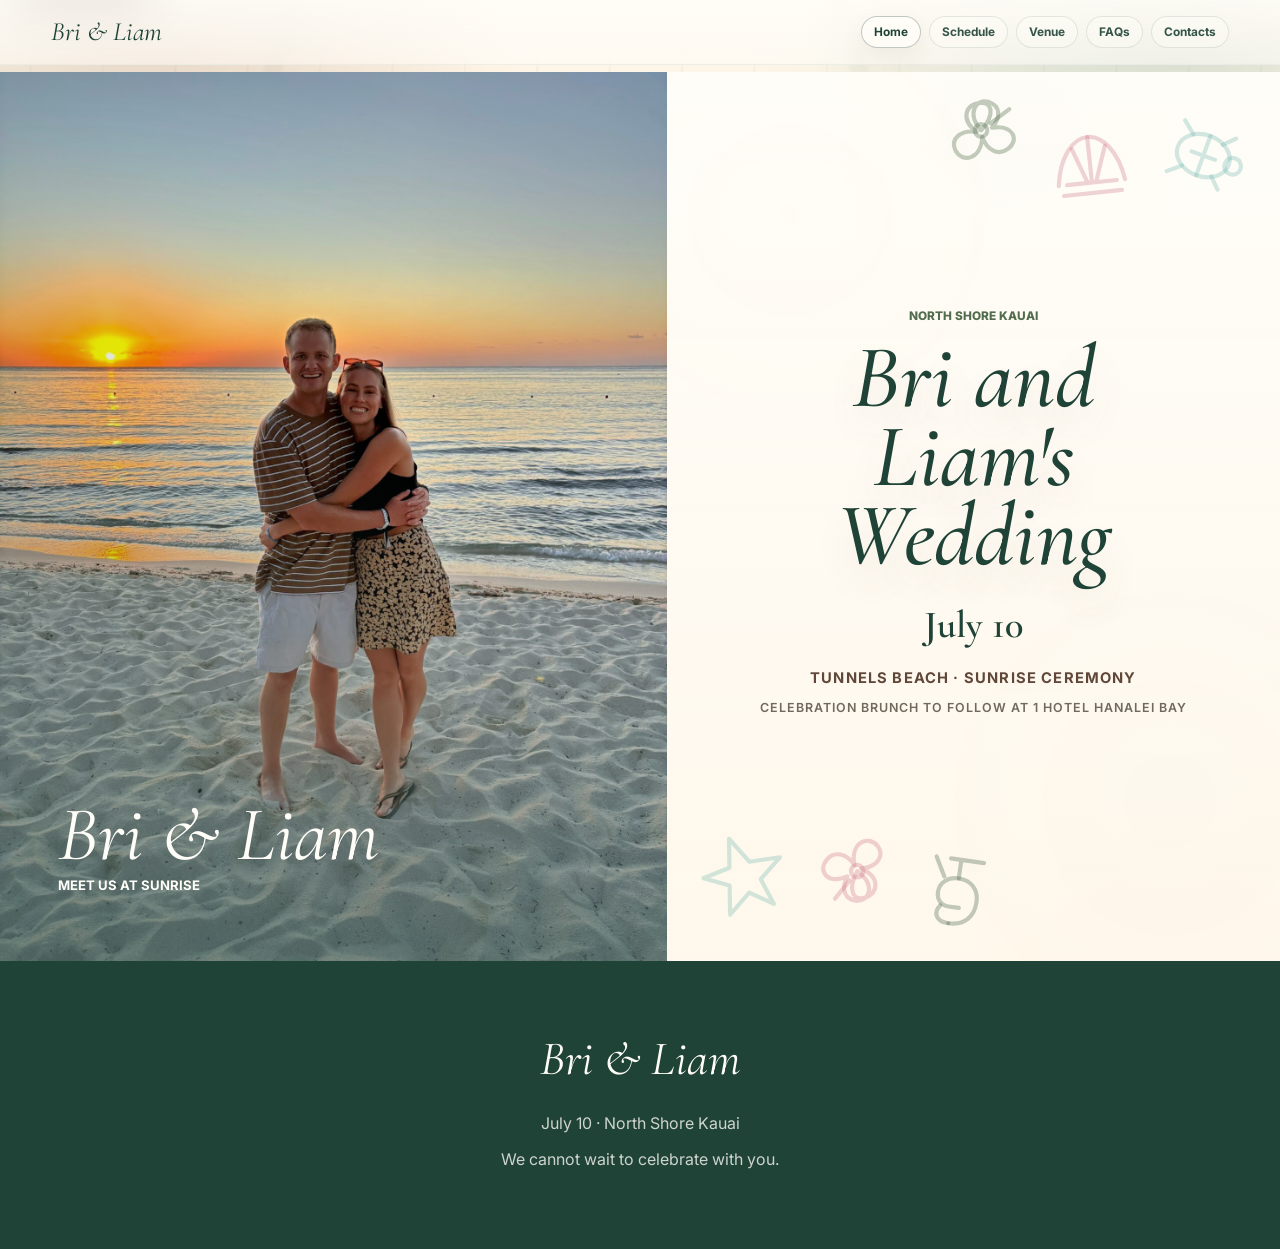
==== public/index.html @ 95271173 "New edit" ====
<!doctype html>
<html lang="en">
  <head>
    <meta charset="utf-8">
    <meta name="viewport" content="width=device-width, initial-scale=1">
    <meta
      name="description"
      content="Bri and Liam's intimate wedding weekend on Kauai's North Shore."
    >
    <!-- LINK PREVIEW: this controls the photo/title shown in texts and social shares. -->
    <meta property="og:title" content="Bri & Liam | North Shore Kauai">
    <meta property="og:description" content="A sunrise celebration at Tunnels Beach on Kauai's North Shore.">
    <meta property="og:type" content="website">
    <meta property="og:url" content="https://briandliam.com/">
    <meta property="og:image" content="https://briandliam.com/assets/bri-liam-link-preview.jpeg">
    <meta property="og:image:alt" content="Bri and Liam smiling together at Tunnels Beach in Kauai.">
    <meta property="og:image:width" content="768">
    <meta property="og:image:height" content="1024">
    <meta name="twitter:card" content="summary_large_image">
    <meta name="twitter:title" content="Bri & Liam | North Shore Kauai">
    <meta name="twitter:description" content="A sunrise celebration at Tunnels Beach on Kauai's North Shore.">
    <meta name="twitter:image" content="https://briandliam.com/assets/bri-liam-link-preview.jpeg">
    <title>Bri & Liam | North Shore Kauai</title>

    <!-- Fonts: update these Google Fonts links if you want a different typography direction. -->
    <link rel="preconnect" href="https://fonts.googleapis.com">
    <link rel="preconnect" href="https://fonts.gstatic.com" crossorigin>
    <link
      href="https://fonts.googleapis.com/css2?family=Cormorant+Garamond:ital,wght@0,400;0,500;0,600;1,400&family=Inter:wght@400;500;600;700&display=swap"
      rel="stylesheet"
    >
    <link rel="stylesheet" href="styles.css">
  </head>
  <body>
    <a class="skip-link" href="#main">Skip to content</a>

    <!-- DECORATIVE MOTIFS: reusable beach/tropical icons used in headings and the hero. -->
    <svg class="motif-sprite" aria-hidden="true" focusable="false">
      <symbol id="motif-shell" viewBox="0 0 48 48">
        <path d="M8 34c2-14 9-22 16-22s14 8 16 22" />
        <path d="M12 34h24M24 12v22M16 17l6 17M32 17l-6 17M10 39h28" />
      </symbol>
      <symbol id="motif-turtle" viewBox="0 0 48 48">
        <ellipse cx="24" cy="25" rx="13" ry="10" />
        <circle cx="39" cy="25" r="4" />
        <path d="M16 17l-6-5M16 33l-6 5M31 17l5-5M31 33l5 5M18 25h12M24 15v20" />
      </symbol>
      <symbol id="motif-hibiscus" viewBox="0 0 48 48">
        <path d="M24 24c-8-7-5-15 2-14 5 1 7 6 3 12 10-3 14 4 9 9-4 4-10 2-13-4 1 11-8 14-12 8-3-5 1-10 9-10-9-5-7-13 0-14 5-1 8 4 2 13Z" />
        <circle cx="24" cy="24" r="3" />
        <path d="M28 20l8-8" />
      </symbol>
      <symbol id="motif-fish" viewBox="0 0 48 48">
        <path d="M8 24c7-9 18-10 27 0-9 10-20 9-27 0Z" />
        <path d="M35 24l7-7v14l-7-7ZM17 20c3 3 3 5 0 8" />
        <circle cx="14" cy="23" r="1.5" />
      </symbol>
      <symbol id="motif-starfish" viewBox="0 0 48 48">
        <path d="M24 6l5 13 13-1-10 9 5 13-13-7-13 7 5-13L6 18l13 1 5-13Z" />
      </symbol>
      <symbol id="motif-waterfall" viewBox="0 0 48 48">
        <path d="M14 7h20M17 12c0 8 3 11 3 18M24 12c-2 8 2 13-1 22M31 12c-1 7 2 11-2 18" />
        <path d="M10 38c4-3 8-3 12 0s8 3 16 0" />
      </symbol>
      <symbol id="motif-flamingo" viewBox="0 0 48 48">
        <path d="M31 13c-8 0-12 5-12 12 0 6 4 10 10 10 5 0 9-3 9-8 0-3-2-6-6-6h-5" />
        <path d="M31 13c6 0 8 4 5 8M29 35v9M36 35l5 9M18 44h16" />
      </symbol>
    </svg>

    <header class="site-header">
      <button class="brand tab-button" type="button" data-tab="home" aria-label="Bri and Liam home">Bri & Liam</button>
      <nav aria-label="Primary navigation" role="tablist">
        <button class="tab-button is-active" type="button" role="tab" aria-selected="true" aria-controls="home-panel" data-tab="home">Home</button>
        <button class="tab-button" type="button" role="tab" aria-selected="false" aria-controls="schedule-panel" data-tab="schedule">Schedule</button>
        <button class="tab-button" type="button" role="tab" aria-selected="false" aria-controls="venue-panel" data-tab="venue">Venue</button>
        <button class="tab-button" type="button" role="tab" aria-selected="false" aria-controls="faqs-panel" data-tab="faqs">FAQs</button>
        <button class="tab-button" type="button" role="tab" aria-selected="false" aria-controls="contacts-panel" data-tab="contacts">Contacts</button>
      </nav>
    </header>

    <main id="main">
      <section class="tab-panel is-active" id="home-panel" role="tabpanel" data-panel="home">
        <div class="title-slide">
          <figure class="title-photo-panel">
            <!-- HOME PHOTO: replace this image in assets/ if you want a different title photo. -->
            <img src="assets/bri-liam-title-photo.jpeg" alt="Bri and Liam standing together on the beach at sunset.">
            <figcaption>
              <span>Bri & Liam</span>
              <small>Meet us at sunrise</small>
            </figcaption>
          </figure>
          <div class="title-invite reveal">
            <div class="tropical-corner tropical-corner-top" aria-hidden="true">
              <svg><use href="#motif-hibiscus"></use></svg>
              <svg><use href="#motif-shell"></use></svg>
              <svg><use href="#motif-turtle"></use></svg>
            </div>
            <div class="title-copy">
              <p class="kicker">North Shore Kauai</p>
              <h1 id="hero-title">Bri and Liam's Wedding</h1>
              <p class="title-date">July 10</p>
              <p class="title-location">Tunnels Beach · Sunrise Ceremony</p>
              <p class="title-note">Celebration brunch to follow at 1 Hotel Hanalei Bay</p>
            </div>
            <div class="tropical-corner tropical-corner-bottom" aria-hidden="true">
              <svg><use href="#motif-flamingo"></use></svg>
              <svg><use href="#motif-hibiscus"></use></svg>
              <svg><use href="#motif-starfish"></use></svg>
            </div>
          </div>
        </div>
      </section>

      <section class="tab-panel" id="schedule-panel" role="tabpanel" data-panel="schedule" hidden>
        <div class="section-wrap reveal">
          <div class="section-heading centered">
            <p class="eyebrow"><svg class="motif-icon" aria-hidden="true" focusable="false"><use href="#motif-starfish"></use></svg>Schedule</p>
            <h2>Wedding Weekend</h2>
          </div>
          <div class="schedule-strip" aria-label="Brief wedding weekend schedule">
            <span><strong>July 9</strong> Welcome Rehearsal</span>
            <span><strong>July 10</strong> Ceremony</span>
            <span><strong>July 10</strong> Brunch</span>
          </div>
          <div class="schedule-card-grid">
            <article>
              <p class="date">July 9 · 2:00 PM</p>
              <h3>Welcome Rehearsal</h3>
              <p>Join us for a relaxed dinner party at the Belskus residence in Princeville, overlooking the North Shore.</p>
              <dl>
                <div>
                  <dt>Location</dt>
                  <dd>Belskus residence</dd>
                </div>
                <div>
                  <dt>Address</dt>
                  <dd>4221 Kekuanaoa Ln<br>Princeville, HI</dd>
                </div>
              </dl>
            </article>
            <article>
              <p class="date">July 10 · 7:00 AM</p>
              <h3>Ceremony</h3>
              <p>Please plan to arrive around 6:45 AM. There is about a 0.5-mile walk along the beach from the parking lot to the ceremony site.</p>
              <dl>
                <div>
                  <dt>Location</dt>
                  <dd>Tunnels Beach</dd>
                </div>
                <div>
                  <dt>Meeting Point</dt>
                  <dd>North side of Tunnels Beach</dd>
                </div>
              </dl>
            </article>
            <article>
              <p class="date">July 10 · 9:15 AM</p>
              <h3>Brunch</h3>
              <p>After the ceremony, we will continue the celebration with brunch. All guests are invited to join us.</p>
              <dl>
                <div>
                  <dt>Location</dt>
                  <dd>1 Hotel Hanalei Bay</dd>
                </div>
              </dl>
            </article>
          </div>
        </div>
      </section>

      <section class="tab-panel" id="venue-panel" role="tabpanel" data-panel="venue" hidden>
        <div class="section-wrap reveal">
          <div class="section-heading centered">
            <p class="eyebrow"><svg class="motif-icon" aria-hidden="true" focusable="false"><use href="#motif-turtle"></use></svg>Venue</p>
            <h2>Ceremony at Tunnels Beach.</h2>
            <p>
              Please meet us on the north side of Tunnels Beach for a simple sunrise ceremony.
              Parking can be limited, so carpooling and arriving early are encouraged.
            </p>
          </div>
          <div class="venue-layout">
            <div class="map-card ceremony-map-card" aria-label="Ceremony map for Tunnels Beach">
              <!-- CEREMONY MAP: replace this image if parking or meeting details change. -->
              <img src="assets/tunnels-ceremony-map.png" alt="Illustrated ceremony map for Tunnels Beach showing the north side ceremony location and Haena Beach Park parking.">
            </div>
            <div class="info-grid">
              <article>
                <span>Arrival</span>
                <strong>6:45 AM</strong>
                <p>Please give yourself time for parking and walking.</p>
              </article>
              <article>
                <span>Ceremony</span>
                <strong>7:00 AM</strong>
                <p>Sunrise ceremony on the north side of Tunnels Beach.</p>
              </article>
              <article>
                <span>Walk</span>
                <strong>0.5 mile</strong>
                <p>Plan for a beach walk from the parking lot to the ceremony site.</p>
              </article>
              <article>
                <span>Transportation</span>
                <strong>Carpooling encouraged</strong>
                <p>North Shore travel and parking can take longer than expected.</p>
              </article>
              <article>
                <span>Officiant</span>
                <strong>Bri's best friend</strong>
              </article>
              <article>
                <span>Meeting Point</span>
                <strong>North side of Tunnels Beach</strong>
              </article>
            </div>
          </div>
        </div>
      </section>

      <section class="tab-panel" id="faqs-panel" role="tabpanel" data-panel="faqs" hidden>
        <div class="section-wrap reveal">
          <div class="section-heading centered">
            <p class="eyebrow"><svg class="motif-icon" aria-hidden="true" focusable="false"><use href="#motif-shell"></use></svg>FAQs</p>
            <h2>A few helpful notes.</h2>
          </div>
          <div class="faq-grid">
            <article>
              <h3>When should we arrive?</h3>
              <p>Guests should plan to arrive around 6:45 AM so there is enough time for parking and the walk to the ceremony site.</p>
            </article>
            <article>
              <h3>How far is the walk?</h3>
              <p>There is about a 0.5-mile walk along the beach from the parking lot to the ceremony site.</p>
            </article>
            <article>
              <h3>Should we carpool?</h3>
              <p>Yes, please carpool when possible. Parking near Tunnels Beach can be limited.</p>
            </article>
            <article>
              <h3>What shoes should I wear?</h3>
              <p>Beach-friendly shoes are recommended, and barefoot is totally okay for the ceremony.</p>
            </article>
            <article>
              <h3>What should I bring?</h3>
              <p>Sunglasses or water may be helpful for the morning beach ceremony.</p>
            </article>
            <article>
              <h3>What should I wear?</h3>
              <p>Beach-friendly neutrals and florals are perfect. Please avoid wearing white.</p>
            </article>
          </div>
        </div>
      </section>

      <section class="tab-panel" id="contacts-panel" role="tabpanel" data-panel="contacts" hidden>
        <div class="attendee-contacts section-wrap reveal">
          <div class="section-heading centered">
            <p class="eyebrow"><svg class="motif-icon" aria-hidden="true" focusable="false"><use href="#motif-flamingo"></use></svg>Contacts</p>
            <h2 id="contacts-title">Attendee Contacts</h2>
          </div>
          <!-- ATTENDEE CONTACTS: update names/numbers here as needed. -->
          <div class="contact-grid">
            <article><span>Joe</span><a href="tel:+14807739294">(480) 773-9294</a></article>
            <article><span>Mikey</span><a href="tel:+14803384847">(480) 338-4847</a></article>
            <article><span>Gabby</span><a href="tel:+14807475272">(480) 747-5272</a></article>
            <article><span>Brady</span><a href="tel:+14806779802">(480) 677-9802</a></article>
            <article><span>Peter</span><a href="tel:+16025356548">(602) 535-6548</a></article>
            <article><span>Stu</span><a href="tel:+14808248291">(480) 824-8291</a></article>
            <article><span>Connie</span><a href="tel:+14808248297">(480) 824-8297</a></article>
            <article><span>Sammy</span><a href="tel:+14806770804">(480) 677-0804</a></article>
            <article><span>Rachel</span><a href="tel:+14804664386">(480) 466-4386</a></article>
            <article><span>Maddie</span><a href="tel:+14803385654">(480) 338-5654</a></article>
            <article><span>Erin</span><a href="tel:+19512557555">(951) 255-7555</a></article>
            <article><span>Kylie</span><a href="tel:+447765758380">+44 7765 758380</a></article>
            <article><span>Sheri</span><a href="tel:+18584148650">(858) 414-8650</a></article>
            <article><span>Bri</span><a href="tel:+19519727779">(951) 972-7779</a></article>
            <article><span>Liam</span><a href="tel:+14808248294">(480) 824-8294</a></article>
            <article><span>John</span><a href="tel:+19512193408">(951) 219-3408</a></article>
          </div>
          <p class="contact-note">* No prank calls. We're talking to you, Kylie.</p>
        </div>
      </section>
    </main>

    <footer class="site-footer">
      <p class="footer-names">Bri & Liam</p>
      <p>July 10 · North Shore Kauai</p>
      <p>We cannot wait to celebrate with you.</p>
    </footer>
    <script>
      const tabButtons = document.querySelectorAll(".tab-button");
      const tabPanels = document.querySelectorAll(".tab-panel");

      function showTab(tabName) {
        tabButtons.forEach((button) => {
          const isActive = button.dataset.tab === tabName;
          button.classList.toggle("is-active", isActive);
          if (button.getAttribute("role") === "tab") {
            button.setAttribute("aria-selected", String(isActive));
          }
        });

        tabPanels.forEach((panel) => {
          const isActive = panel.dataset.panel === tabName;
          panel.classList.toggle("is-active", isActive);
          panel.hidden = !isActive;
        });

        window.scrollTo({ top: 0, behavior: "smooth" });
      }

      tabButtons.forEach((button) => {
        button.addEventListener("click", () => showTab(button.dataset.tab));
      });
    </script>
  </body>
</html>
---- public/styles.css ----
/* Bri & Liam wedding site
   Edit colors, spacing, and typography here. Content updates live in index.html. */

:root {
  --cream: #fff7ea;
  --warm-white: #fffdf8;
  --sand: #efd8b8;
  --beige: #dfc6a4;
  --taupe: #a2775c;
  --cocoa: #604738;
  --ink: #24362f;
  --muted: #6f695e;
  --sage: #9ab889;
  --olive: #526d4d;
  --deep-green: #1f4337;
  --ocean: #74b7ae;
  --soft-blue: #d7f0eb;
  --coral: #dd8c78;
  --hibiscus: #c96f83;
  --sun: #f2c875;
  --line: rgba(44, 44, 36, 0.14);
  --shadow: 0 18px 50px rgba(73, 58, 43, 0.12);
  --radius: 24px;
}

* {
  box-sizing: border-box;
  letter-spacing: 0;
}

html {
  scroll-behavior: smooth;
}

body {
  position: relative;
  margin: 0;
  background:
    radial-gradient(circle at 14% 8%, rgba(221, 140, 120, 0.16), transparent 22rem),
    radial-gradient(circle at 88% 12%, rgba(116, 183, 174, 0.18), transparent 24rem),
    linear-gradient(180deg, var(--cream), #f6ead8 48%, #fff9ef);
  color: var(--ink);
  font-family: Inter, system-ui, -apple-system, BlinkMacSystemFont, "Segoe UI", sans-serif;
}

body::before {
  content: "";
  position: fixed;
  inset: 0;
  z-index: -1;
  pointer-events: none;
  background:
    radial-gradient(ellipse at 10% 0%, rgba(82, 109, 77, 0.13), transparent 24rem),
    radial-gradient(ellipse at 92% 2%, rgba(82, 109, 77, 0.12), transparent 24rem),
    linear-gradient(108deg, transparent 0 18%, rgba(82, 109, 77, 0.055) 18.4% 19.2%, transparent 19.6%),
    linear-gradient(72deg, transparent 0 71%, rgba(82, 109, 77, 0.055) 71.4% 72.2%, transparent 72.6%),
    repeating-linear-gradient(96deg, transparent 0 36px, rgba(31, 67, 55, 0.035) 37px 38px, transparent 39px 72px);
  opacity: 0.9;
}

img {
  display: block;
  max-width: 100%;
}

a {
  color: inherit;
  text-decoration: none;
}

button {
  color: inherit;
  font: inherit;
}

p {
  margin-top: 0;
  color: var(--muted);
  line-height: 1.75;
}

h1,
h2,
h3 {
  margin-top: 0;
  color: var(--ink);
  font-family: "Cormorant Garamond", Georgia, serif;
  font-weight: 500;
}

.skip-link {
  position: fixed;
  top: 12px;
  left: 12px;
  z-index: 100;
  transform: translateY(-160%);
  padding: 10px 14px;
  background: var(--warm-white);
  border-radius: 999px;
  box-shadow: var(--shadow);
}

.skip-link:focus {
  transform: translateY(0);
}

.motif-sprite {
  position: absolute;
  width: 0;
  height: 0;
  overflow: hidden;
}

.site-header {
  position: fixed;
  top: 0;
  left: 0;
  right: 0;
  z-index: 20;
  display: flex;
  align-items: center;
  justify-content: space-between;
  gap: 18px;
  padding: 16px clamp(18px, 4vw, 54px);
  color: var(--deep-green);
  background:
    linear-gradient(180deg, rgba(255, 253, 248, 0.88), rgba(255, 253, 248, 0.56));
  border-bottom: 1px solid rgba(31, 67, 55, 0.08);
  backdrop-filter: blur(14px);
}

.brand {
  padding: 0;
  background: transparent;
  border: 0;
  cursor: pointer;
  font-family: "Cormorant Garamond", Georgia, serif;
  font-size: clamp(1.3rem, 4vw, 1.65rem);
  font-style: italic;
}

nav {
  display: flex;
  align-items: center;
  justify-content: flex-end;
  gap: 8px;
  font-size: 0.74rem;
  font-weight: 700;
  text-transform: uppercase;
}

nav button {
  padding: 8px 12px;
  background: rgba(255, 253, 248, 0.42);
  border: 1px solid rgba(31, 67, 55, 0.12);
  border-radius: 999px;
  cursor: pointer;
  opacity: 0.9;
}

nav button:hover,
nav button:focus-visible,
nav button.is-active {
  background: rgba(255, 253, 248, 0.8);
  border-color: rgba(31, 67, 55, 0.28);
  opacity: 1;
}

nav button.is-active {
  box-shadow: 0 8px 22px rgba(96, 71, 56, 0.08);
}

.tab-panel {
  display: none;
  min-height: calc(100svh - 72px);
  padding-top: 72px;
}

.tab-panel.is-active {
  display: block;
}

.title-slide {
  position: relative;
  min-height: calc(100svh - 72px);
  display: grid;
  grid-template-columns: minmax(0, 1fr) minmax(360px, 0.92fr);
  overflow: hidden;
  padding: 0;
  background: var(--warm-white);
  isolation: isolate;
}

.title-slide::before {
  content: "";
  position: absolute;
  inset: 0;
  z-index: -2;
  background:
    radial-gradient(ellipse at 78% 6%, rgba(82, 109, 77, 0.13), transparent 18rem),
    radial-gradient(ellipse at 92% 98%, rgba(201, 111, 131, 0.12), transparent 18rem);
}

.title-slide::after {
  display: none;
}

.title-photo-panel {
  position: relative;
  min-height: calc(100svh - 72px);
  overflow: hidden;
}

.title-photo-panel img {
  width: 100%;
  height: 100%;
  min-height: calc(100svh - 72px);
  object-fit: cover;
  object-position: center;
}

.title-photo-panel::after {
  content: "";
  position: absolute;
  inset: 0;
  background:
    linear-gradient(180deg, transparent 42%, rgba(31, 67, 55, 0.52)),
    linear-gradient(90deg, rgba(31, 67, 55, 0.16), transparent 62%);
}

.title-photo-panel figcaption {
  position: absolute;
  left: clamp(24px, 5vw, 58px);
  bottom: clamp(26px, 6vw, 68px);
  z-index: 2;
  color: var(--warm-white);
}

.title-photo-panel span {
  display: block;
  font-family: "Cormorant Garamond", Georgia, serif;
  font-size: clamp(2.4rem, 6vw, 5.6rem);
  font-style: italic;
  line-height: 0.9;
}

.title-photo-panel small {
  display: block;
  margin-top: 8px;
  font-size: 0.82rem;
  font-weight: 700;
  text-transform: uppercase;
}

.title-invite {
  position: relative;
  min-height: calc(100svh - 72px);
  display: grid;
  place-items: center;
  overflow: hidden;
  padding: clamp(48px, 7vw, 92px);
  text-align: center;
  background:
    linear-gradient(180deg, rgba(255, 253, 248, 0.94), rgba(255, 247, 234, 0.92)),
    radial-gradient(circle at 20% 16%, rgba(242, 200, 117, 0.16), transparent 15rem),
    radial-gradient(circle at 82% 82%, rgba(116, 183, 174, 0.16), transparent 16rem);
}

.title-copy h1 {
  max-width: 430px;
  margin: 0 auto 16px;
  font-size: clamp(3rem, 7vw, 5.8rem);
  line-height: 0.88;
}

.title-date {
  margin: 0 0 8px;
  color: var(--deep-green);
  font-family: "Cormorant Garamond", Georgia, serif;
  font-size: clamp(1.6rem, 3vw, 2.4rem);
  font-weight: 600;
}

.title-location,
.title-note {
  margin-bottom: 8px;
  color: var(--cocoa);
  font-size: 0.92rem;
  font-weight: 700;
  letter-spacing: 0.08em;
  line-height: 1.55;
  text-transform: uppercase;
}

.title-note {
  color: var(--muted);
  font-size: 0.78rem;
  font-weight: 600;
}

.tropical-corner {
  position: absolute;
  display: flex;
  gap: 12px;
  color: rgba(82, 109, 77, 0.35);
}

.tropical-corner svg {
  width: clamp(54px, 9vw, 100px);
  height: clamp(54px, 9vw, 100px);
  fill: none;
  stroke: currentColor;
  stroke-width: 2;
  stroke-linecap: round;
  stroke-linejoin: round;
}

.tropical-corner svg:nth-child(2) {
  color: rgba(201, 111, 131, 0.3);
  transform: translateY(16px) rotate(-14deg);
}

.tropical-corner svg:nth-child(3) {
  color: rgba(116, 183, 174, 0.32);
  transform: translateY(-8px) rotate(12deg);
}

.tropical-corner-top {
  top: 24px;
  right: 26px;
  transform: rotate(8deg);
}

.tropical-corner-bottom {
  bottom: 24px;
  left: 26px;
  transform: rotate(188deg);
}

.schedule-strip {
  display: grid;
  grid-template-columns: repeat(3, minmax(0, 1fr));
  gap: 10px;
  margin: 0 0 18px;
}

.schedule-strip span,
.schedule-card-grid article {
  padding: 18px;
  background: rgba(255, 253, 248, 0.76);
  border: 1px solid rgba(116, 183, 174, 0.24);
  border-radius: var(--radius);
  box-shadow: 0 10px 32px rgba(93, 74, 59, 0.06);
}

.schedule-strip strong {
  display: block;
  color: var(--deep-green);
  font-family: "Cormorant Garamond", Georgia, serif;
  font-size: 1.45rem;
  line-height: 1;
}

.schedule-card-grid {
  display: grid;
  grid-template-columns: repeat(3, minmax(0, 1fr));
  gap: 14px;
}

.schedule-card-grid h3 {
  margin-bottom: 10px;
  color: var(--deep-green);
  font-size: clamp(2rem, 4vw, 3rem);
  line-height: 1;
}

.schedule-card-grid dl {
  margin-top: 20px;
}

.venue-layout {
  display: grid;
  grid-template-columns: minmax(0, 1fr) minmax(320px, 0.95fr);
  gap: clamp(20px, 4vw, 44px);
  align-items: start;
}

.hero {
  position: relative;
  min-height: 92svh;
  display: grid;
  align-items: center;
  overflow: hidden;
  padding: 96px clamp(18px, 6vw, 72px) clamp(44px, 9vw, 96px);
  background:
    linear-gradient(180deg, rgba(255, 253, 248, 0.72), transparent 32%),
    radial-gradient(ellipse at 18% 22%, rgba(242, 200, 117, 0.42), transparent 26rem),
    linear-gradient(135deg, #fff5df 0%, #f6cda6 32%, #bfe8df 61%, #f9e5c6 100%);
  isolation: isolate;
}

.hero::before,
.hero::after,
.hero-art {
  position: absolute;
  inset: 0;
}

.hero::before {
  content: "";
  z-index: -2;
  background:
    linear-gradient(155deg, transparent 0 48%, rgba(255, 253, 248, 0.42) 48.2% 50%, transparent 50.2%),
    repeating-linear-gradient(168deg, rgba(255, 253, 248, 0.22) 0 1px, transparent 1px 18px);
  opacity: 0.72;
}

.hero::after {
  content: "";
  z-index: -1;
  top: auto;
  height: 38%;
  background:
    radial-gradient(120% 75% at 50% 8%, rgba(255, 253, 248, 0.72), transparent 42%),
    linear-gradient(180deg, rgba(255, 253, 248, 0), rgba(239, 216, 184, 0.9));
  clip-path: ellipse(78% 46% at 48% 100%);
}

.hero-art {
  pointer-events: none;
  color: rgba(31, 67, 55, 0.22);
}

.hero-motif {
  position: absolute;
  width: clamp(58px, 10vw, 118px);
  height: clamp(58px, 10vw, 118px);
  fill: none;
  stroke: currentColor;
  stroke-width: 2.2;
  stroke-linecap: round;
  stroke-linejoin: round;
}

.hero-shell-one {
  left: 7%;
  bottom: 14%;
  color: rgba(162, 119, 92, 0.34);
  transform: rotate(-12deg);
}

.hero-turtle {
  right: 13%;
  bottom: 22%;
  color: rgba(82, 109, 77, 0.34);
  transform: rotate(10deg);
}

.hero-flower {
  right: 7%;
  top: 21%;
  color: rgba(201, 111, 131, 0.36);
  transform: rotate(16deg);
}

.hero-flamingo {
  left: 14%;
  top: 24%;
  color: rgba(221, 140, 120, 0.36);
  transform: rotate(-8deg);
}

.hero-starfish {
  left: 47%;
  bottom: 7%;
  color: rgba(242, 200, 117, 0.46);
  transform: rotate(18deg);
}

.hero-waterfall {
  right: 29%;
  top: 15%;
  color: rgba(116, 183, 174, 0.36);
  transform: rotate(6deg);
}

.hero-content {
  position: relative;
  max-width: 880px;
}

.kicker,
.eyebrow {
  margin: 0 0 14px;
  color: var(--olive);
  font-size: 0.74rem;
  font-weight: 800;
  line-height: 1.45;
  text-transform: uppercase;
}

.hero .kicker {
  color: var(--olive);
}

h1 {
  margin-bottom: 16px;
  color: var(--deep-green);
  font-size: clamp(5rem, 18vw, 13rem);
  font-style: italic;
  font-weight: 500;
  line-height: 0.8;
  text-shadow: 0 18px 38px rgba(96, 71, 56, 0.12);
}

.hero-meta {
  max-width: 560px;
  margin-bottom: 0;
  color: var(--cocoa);
  font-size: clamp(1.05rem, 3vw, 1.45rem);
  font-weight: 600;
}

.section-wrap {
  width: min(1120px, calc(100% - 36px));
  margin: 0 auto;
  padding: clamp(46px, 7vw, 82px) 0;
}

.page-section {
  scroll-margin-top: 86px;
}

.intro {
  display: grid;
  grid-template-columns: 1.1fr 0.9fr;
  gap: clamp(28px, 7vw, 84px);
}

.motif-icon {
  width: 1.35rem;
  height: 1.35rem;
  margin-right: 9px;
  fill: none;
  stroke: currentColor;
  stroke-width: 2.3;
  stroke-linecap: round;
  stroke-linejoin: round;
  vertical-align: -0.34rem;
}

h2 {
  margin-bottom: 0;
  font-size: clamp(2.8rem, 8vw, 5.5rem);
  line-height: 0.98;
}

.intro-copy {
  align-self: end;
}

.welcome-detail {
  grid-column: 1 / -1;
  justify-self: end;
  width: min(520px, 100%);
  margin-top: clamp(18px, 4vw, 34px);
}

.welcome-detail img {
  width: 100%;
  aspect-ratio: 5 / 4;
  object-fit: cover;
  border-radius: 28px;
  box-shadow: var(--shadow);
}

.intro-copy p,
.section-heading p,
.feature-card p,
.welcome-copy p,
.dress-code p {
  font-size: 1.03rem;
}

.details-panel,
.feature,
.map-section {
  display: grid;
  grid-template-columns: minmax(0, 0.9fr) minmax(320px, 1.1fr);
  gap: clamp(30px, 7vw, 84px);
  border-top: 1px solid var(--line);
}

.section-heading {
  align-self: start;
}

.centered {
  max-width: 780px;
  margin: 0 auto 26px;
  text-align: center;
}

.info-grid {
  display: grid;
  grid-template-columns: repeat(2, minmax(0, 1fr));
  gap: 12px;
}

.info-grid article,
.feature-card,
.faq-grid article,
.rec-grid article {
  min-height: 100%;
  padding: 22px;
  background:
    linear-gradient(145deg, rgba(255, 253, 248, 0.82), rgba(255, 247, 234, 0.58));
  border: 1px solid rgba(116, 183, 174, 0.26);
  border-radius: var(--radius);
  box-shadow: 0 10px 32px rgba(93, 74, 59, 0.06);
}

.info-grid span,
dt,
.date,
.time {
  display: block;
  margin-bottom: 8px;
  color: var(--taupe);
  font-size: 0.72rem;
  font-weight: 800;
  text-transform: uppercase;
}

.info-grid strong,
.large-detail {
  display: block;
  color: var(--deep-green);
  font-family: "Cormorant Garamond", Georgia, serif;
  font-size: clamp(1.55rem, 4vw, 2.25rem);
  font-weight: 600;
  line-height: 1.05;
}

.info-grid p,
.feature-card p:last-child {
  margin: 10px 0 0;
}

.feature {
  align-items: center;
}

.feature-card {
  padding: clamp(28px, 5vw, 48px);
}

.large-detail {
  margin-bottom: 18px;
  color: var(--olive);
  font-size: clamp(3rem, 8vw, 5.2rem);
}

.welcome-event {
  width: min(1180px, calc(100% - 36px));
  margin: 0 auto;
  display: grid;
  grid-template-columns: minmax(0, 0.95fr) minmax(320px, 0.85fr);
  gap: clamp(22px, 5vw, 58px);
  align-items: center;
  padding: clamp(28px, 5vw, 58px);
  background:
    radial-gradient(circle at 12% 8%, rgba(221, 140, 120, 0.18), transparent 18rem),
    linear-gradient(135deg, #fff1df, #e5f2de 54%, #d9eee9);
  border-radius: 32px;
}

.welcome-image img {
  width: 100%;
  aspect-ratio: 4 / 5;
  object-fit: cover;
  border-radius: 28px;
  box-shadow: var(--shadow);
}

.welcome-copy h2 {
  margin-bottom: 18px;
}

.small-note {
  color: var(--cocoa);
}

dl {
  display: grid;
  gap: 14px;
  margin: 28px 0 0;
}

dd {
  margin: 0;
  color: var(--deep-green);
  font-weight: 700;
}

.timeline {
  display: grid;
  max-width: 860px;
  margin: 0 auto;
  border-top: 1px solid var(--line);
}

.timeline article {
  display: grid;
  grid-template-columns: 110px 1fr;
  gap: clamp(18px, 5vw, 44px);
  padding: 22px 0;
  border-bottom: 1px solid var(--line);
}

.timeline h3,
.rec-grid h3 {
  margin-bottom: 8px;
  color: var(--deep-green);
  font-size: 1.55rem;
}

.timeline p:last-child,
.faq-grid p,
.rec-grid p {
  margin-bottom: 0;
}

.dress-code {
  max-width: 900px;
  text-align: center;
}

.dress-code h2 {
  margin-bottom: 22px;
}

.faq-grid,
.rec-grid,
.contact-grid {
  display: grid;
  grid-template-columns: repeat(3, minmax(0, 1fr));
  gap: 14px;
}

.faq-grid h3 {
  margin-bottom: 10px;
  color: var(--deep-green);
  font-size: 1.55rem;
}

.map-card {
  overflow: hidden;
  background: linear-gradient(145deg, #fff1dc, #d9eee9);
  border: 1px solid rgba(116, 183, 174, 0.3);
  border-radius: 32px;
  box-shadow: var(--shadow);
}

.map-card img {
  display: block;
  width: 100%;
}

.ceremony-map-card img {
  height: 100%;
  object-fit: cover;
}

figure {
  margin: 0;
}

.attendee-contacts {
  border-top: 1px solid var(--line);
}

.contact-grid article {
  padding: 20px;
  background: rgba(255, 253, 248, 0.76);
  border: 1px solid rgba(116, 183, 174, 0.24);
  border-radius: var(--radius);
  box-shadow: 0 10px 32px rgba(93, 74, 59, 0.06);
}

.contact-grid span,
.contact-grid a {
  display: block;
}

.contact-grid span {
  margin-bottom: 7px;
  color: var(--deep-green);
  font-family: "Cormorant Garamond", Georgia, serif;
  font-size: 1.65rem;
  line-height: 1;
}

.contact-grid a {
  color: var(--muted);
  font-size: 0.95rem;
  font-weight: 700;
}

.contact-grid a:hover,
.contact-grid a:focus-visible {
  color: var(--olive);
  text-decoration: underline;
  text-underline-offset: 3px;
}

.contact-note {
  margin: 18px 0 0;
  color: var(--taupe);
  font-size: 0.86rem;
  font-style: italic;
  text-align: center;
}

.site-footer {
  padding: 56px 20px 68px;
  background: var(--deep-green);
  text-align: center;
}

.site-footer p {
  margin-bottom: 8px;
  color: rgba(255, 253, 248, 0.78);
}

.footer-names {
  color: var(--warm-white) !important;
  font-family: "Cormorant Garamond", Georgia, serif;
  font-size: 3rem;
  font-style: italic;
}

.reveal {
  animation: fadeUp 0.9s ease both;
}

@keyframes fadeUp {
  from {
    opacity: 0;
    transform: translateY(18px);
  }

  to {
    opacity: 1;
    transform: translateY(0);
  }
}

@media (prefers-reduced-motion: reduce) {
  html {
    scroll-behavior: auto;
  }

  .reveal {
    animation: none;
  }
}

@media (max-width: 860px) {
  .site-header {
    align-items: flex-start;
  }

  nav {
    max-width: 250px;
    flex-wrap: wrap;
  }

  .intro,
  .details-panel,
  .feature,
  .welcome-event,
  .map-section,
  .venue-layout {
    grid-template-columns: 1fr;
  }

  .welcome-event {
    padding: 20px;
    border-radius: 26px;
  }

  .title-slide {
    grid-template-columns: 1fr;
  }

  .title-photo-panel,
  .title-photo-panel img {
    min-height: 44svh;
  }

  .title-invite {
    min-height: auto;
    padding: 64px 24px 76px;
  }

  .info-grid,
  .faq-grid,
  .rec-grid,
  .contact-grid,
  .schedule-card-grid,
  .schedule-strip {
    grid-template-columns: 1fr;
  }
}

@media (max-width: 560px) {
  .site-header {
    align-items: flex-start;
    padding: 14px 16px;
  }

  nav {
    justify-content: flex-end;
    gap: 8px 12px;
    font-size: 0.68rem;
  }

  nav button {
    padding: 7px 9px;
  }

  .tab-panel {
    padding-top: 118px;
  }

  .title-slide {
    min-height: calc(100svh - 118px);
  }

  .title-copy h1 {
    font-size: 3.25rem;
  }

  .title-photo-panel,
  .title-photo-panel img {
    min-height: 42svh;
  }

  .title-photo-panel figcaption {
    left: 22px;
    bottom: 24px;
  }

  .title-photo-panel span {
    font-size: 3rem;
  }

  .title-invite {
    padding: 58px 22px 66px;
  }

  .tropical-corner svg {
    width: 58px;
    height: 58px;
  }

  .tropical-corner-top {
    top: 14px;
    right: 12px;
  }

  .tropical-corner-bottom {
    bottom: 14px;
    left: 12px;
  }

  .hero {
    min-height: 82svh;
    align-items: start;
    padding: 116px 18px 44px;
  }

  .hero-art {
    opacity: 0.78;
  }

  .hero-flamingo,
  .hero-waterfall {
    display: none;
  }

  h1 {
    margin-bottom: 12px;
    font-size: 4.65rem;
    font-style: italic;
    line-height: 0.86;
  }

  .hero-content {
    max-width: 420px;
  }

  .timeline article {
    grid-template-columns: 1fr;
    gap: 6px;
  }

  .map-card {
    border-radius: 22px;
  }

}
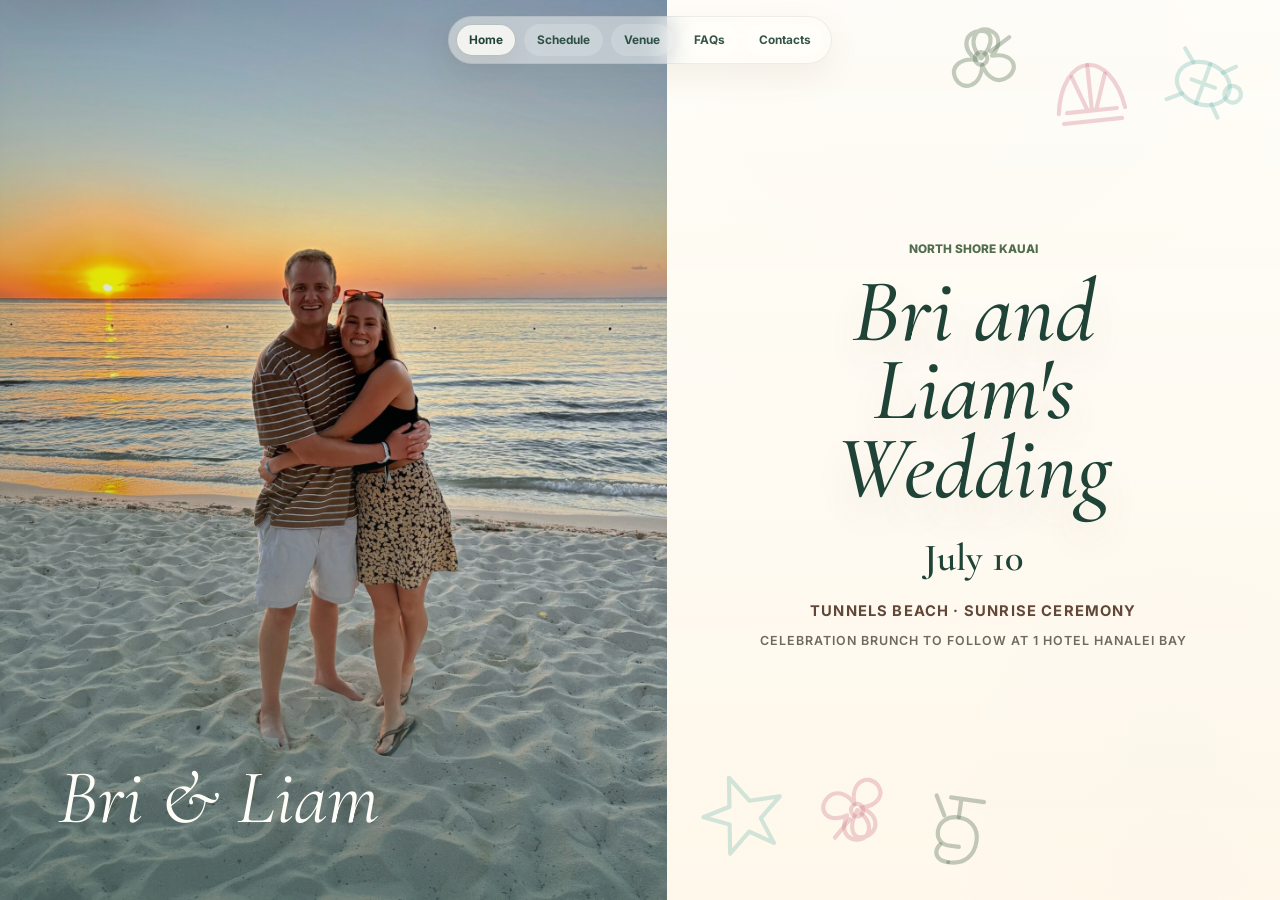
==== commit 1457d7c7: "redo Heading" ====
--- a/public/index.html
+++ b/public/index.html
@@ -69,7 +69,6 @@
     </svg>
 
     <header class="site-header">
-      <button class="brand tab-button" type="button" data-tab="home" aria-label="Bri and Liam home">Bri & Liam</button>
       <nav aria-label="Primary navigation" role="tablist">
         <button class="tab-button is-active" type="button" role="tab" aria-selected="true" aria-controls="home-panel" data-tab="home">Home</button>
         <button class="tab-button" type="button" role="tab" aria-selected="false" aria-controls="schedule-panel" data-tab="schedule">Schedule</button>
@@ -87,7 +86,6 @@
             <img src="assets/bri-liam-title-photo.jpeg" alt="Bri and Liam standing together on the beach at sunset.">
             <figcaption>
               <span>Bri & Liam</span>
-              <small>Meet us at sunrise</small>
             </figcaption>
           </figure>
           <div class="title-invite reveal">
@@ -283,11 +281,6 @@
       </section>
     </main>
 
-    <footer class="site-footer">
-      <p class="footer-names">Bri & Liam</p>
-      <p>July 10 · North Shore Kauai</p>
-      <p>We cannot wait to celebrate with you.</p>
-    </footer>
     <script>
       const tabButtons = document.querySelectorAll(".tab-button");
       const tabPanels = document.querySelectorAll(".tab-panel");
--- a/public/styles.css
+++ b/public/styles.css
@@ -113,20 +113,19 @@
 
 .site-header {
   position: fixed;
-  top: 0;
-  left: 0;
-  right: 0;
+  top: 16px;
+  left: 50%;
+  right: auto;
   z-index: 20;
   display: flex;
   align-items: center;
-  justify-content: space-between;
-  gap: 18px;
-  padding: 16px clamp(18px, 4vw, 54px);
+  justify-content: center;
+  width: min(calc(100% - 28px), 560px);
+  padding: 0;
   color: var(--deep-green);
-  background:
-    linear-gradient(180deg, rgba(255, 253, 248, 0.88), rgba(255, 253, 248, 0.56));
-  border-bottom: 1px solid rgba(31, 67, 55, 0.08);
-  backdrop-filter: blur(14px);
+  background: transparent;
+  border: 0;
+  transform: translateX(-50%);
 }
 
 .brand {
@@ -142,8 +141,15 @@
 nav {
   display: flex;
   align-items: center;
-  justify-content: flex-end;
+  justify-content: center;
   gap: 8px;
+  width: auto;
+  padding: 7px;
+  background: rgba(255, 253, 248, 0.46);
+  border: 1px solid rgba(31, 67, 55, 0.08);
+  border-radius: 999px;
+  box-shadow: 0 12px 34px rgba(96, 71, 56, 0.08);
+  backdrop-filter: blur(14px);
   font-size: 0.74rem;
   font-weight: 700;
   text-transform: uppercase;
@@ -151,8 +157,8 @@
 
 nav button {
   padding: 8px 12px;
-  background: rgba(255, 253, 248, 0.42);
-  border: 1px solid rgba(31, 67, 55, 0.12);
+  background: rgba(255, 253, 248, 0.2);
+  border: 1px solid transparent;
   border-radius: 999px;
   cursor: pointer;
   opacity: 0.9;
@@ -172,8 +178,8 @@
 
 .tab-panel {
   display: none;
-  min-height: calc(100svh - 72px);
-  padding-top: 72px;
+  min-height: 100svh;
+  padding-top: 0;
 }
 
 .tab-panel.is-active {
@@ -182,7 +188,7 @@
 
 .title-slide {
   position: relative;
-  min-height: calc(100svh - 72px);
+  min-height: 100svh;
   display: grid;
   grid-template-columns: minmax(0, 1fr) minmax(360px, 0.92fr);
   overflow: hidden;
@@ -207,14 +213,14 @@
 
 .title-photo-panel {
   position: relative;
-  min-height: calc(100svh - 72px);
+  min-height: 100svh;
   overflow: hidden;
 }
 
 .title-photo-panel img {
   width: 100%;
   height: 100%;
-  min-height: calc(100svh - 72px);
+  min-height: 100svh;
   object-fit: cover;
   object-position: center;
 }
@@ -254,7 +260,7 @@
 
 .title-invite {
   position: relative;
-  min-height: calc(100svh - 72px);
+  min-height: 100svh;
   display: grid;
   place-items: center;
   overflow: hidden;
@@ -822,24 +828,6 @@
   text-align: center;
 }
 
-.site-footer {
-  padding: 56px 20px 68px;
-  background: var(--deep-green);
-  text-align: center;
-}
-
-.site-footer p {
-  margin-bottom: 8px;
-  color: rgba(255, 253, 248, 0.78);
-}
-
-.footer-names {
-  color: var(--warm-white) !important;
-  font-family: "Cormorant Garamond", Georgia, serif;
-  font-size: 3rem;
-  font-style: italic;
-}
-
 .reveal {
   animation: fadeUp 0.9s ease both;
 }
@@ -868,7 +856,7 @@
 
 @media (max-width: 860px) {
   .site-header {
-    align-items: flex-start;
+    align-items: center;
   }
 
   nav {
@@ -916,13 +904,15 @@
 
 @media (max-width: 560px) {
   .site-header {
-    align-items: flex-start;
-    padding: 14px 16px;
+    top: 10px;
+    align-items: center;
+    width: min(calc(100% - 16px), 420px);
+    padding: 0;
   }
 
   nav {
-    justify-content: flex-end;
-    gap: 8px 12px;
+    justify-content: center;
+    gap: 6px;
     font-size: 0.68rem;
   }
 
@@ -931,11 +921,11 @@
   }
 
   .tab-panel {
-    padding-top: 118px;
+    padding-top: 0;
   }
 
   .title-slide {
-    min-height: calc(100svh - 118px);
+    min-height: 100svh;
   }
 
   .title-copy h1 {
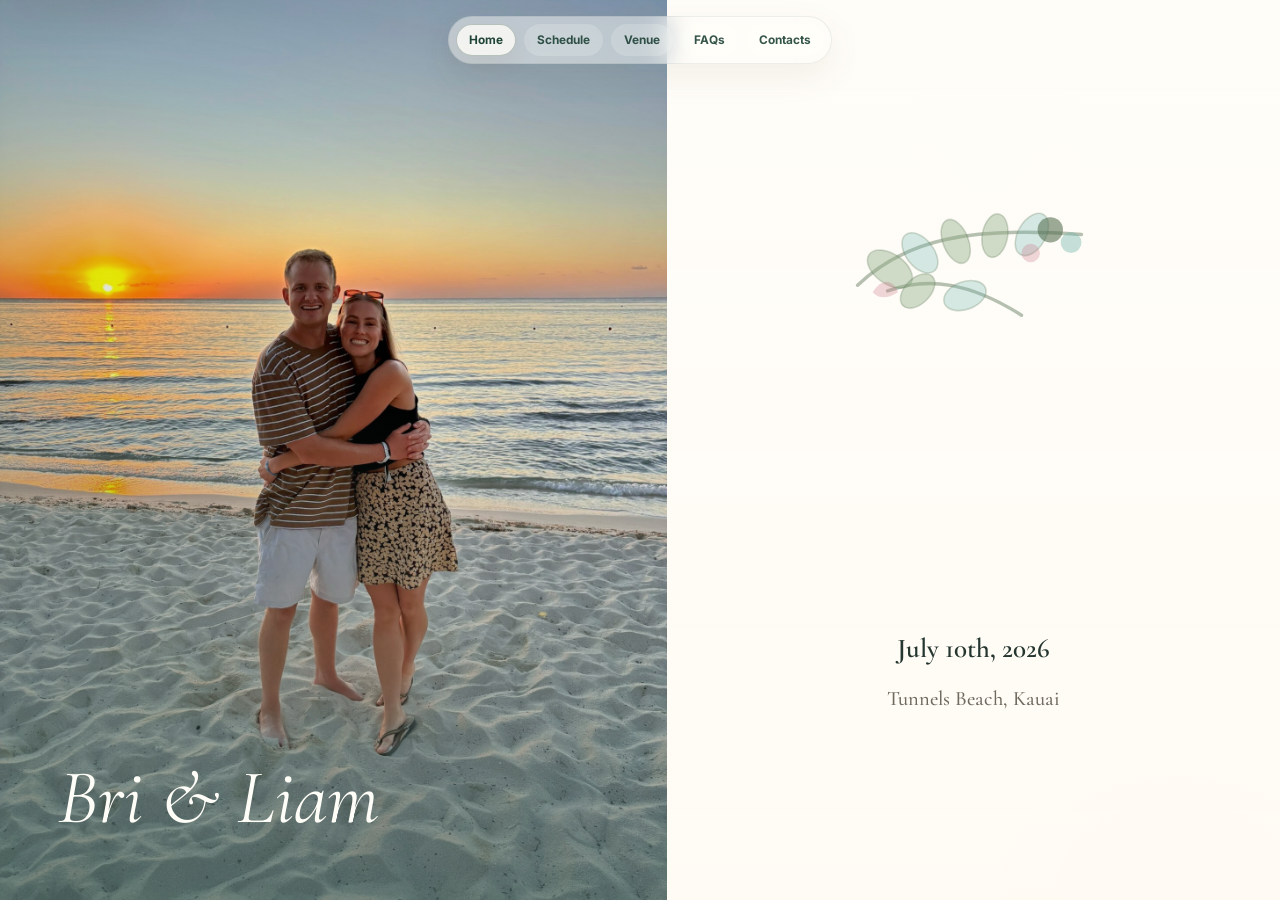
==== commit 456b71a3: "Text additionas" ====
--- a/public/index.html
+++ b/public/index.html
@@ -89,22 +89,25 @@
             </figcaption>
           </figure>
           <div class="title-invite reveal">
-            <div class="tropical-corner tropical-corner-top" aria-hidden="true">
-              <svg><use href="#motif-hibiscus"></use></svg>
-              <svg><use href="#motif-shell"></use></svg>
-              <svg><use href="#motif-turtle"></use></svg>
-            </div>
+            <svg class="invite-floral" viewBox="0 0 260 138" aria-hidden="true" focusable="false">
+              <path class="vine" d="M30 86 C72 46, 127 35, 224 42" />
+              <path class="vine" d="M56 91 C91 78, 128 84, 172 112" />
+              <ellipse class="leaf leaf-one" cx="58" cy="72" rx="13" ry="22" transform="rotate(-55 58 72)" />
+              <ellipse class="leaf leaf-two" cx="84" cy="58" rx="12" ry="20" transform="rotate(-38 84 58)" />
+              <ellipse class="leaf leaf-three" cx="115" cy="48" rx="11" ry="20" transform="rotate(-22 115 48)" />
+              <ellipse class="leaf leaf-four" cx="149" cy="43" rx="11" ry="19" transform="rotate(10 149 43)" />
+              <ellipse class="leaf leaf-five" cx="181" cy="42" rx="12" ry="20" transform="rotate(30 181 42)" />
+              <ellipse class="leaf leaf-six" cx="82" cy="91" rx="11" ry="18" transform="rotate(45 82 91)" />
+              <ellipse class="leaf leaf-seven" cx="123" cy="95" rx="12" ry="19" transform="rotate(70 123 95)" />
+              <circle class="fruit" cx="197" cy="38" r="11" />
+              <circle class="fruit fruit-two" cx="215" cy="49" r="9" />
+              <circle class="fruit fruit-three" cx="180" cy="58" r="8" />
+              <path class="flower" d="M43 92c8-12 17-12 22 0-10 6-16 6-22 0Z" />
+            </svg>
             <div class="title-copy">
-              <p class="kicker">North Shore Kauai</p>
-              <h1 id="hero-title">Bri and Liam's Wedding</h1>
-              <p class="title-date">July 10</p>
-              <p class="title-location">Tunnels Beach · Sunrise Ceremony</p>
-              <p class="title-note">Celebration brunch to follow at 1 Hotel Hanalei Bay</p>
-            </div>
-            <div class="tropical-corner tropical-corner-bottom" aria-hidden="true">
-              <svg><use href="#motif-flamingo"></use></svg>
-              <svg><use href="#motif-hibiscus"></use></svg>
-              <svg><use href="#motif-starfish"></use></svg>
+              <h1 id="hero-title" class="sr-only">Bri and Liam's Wedding</h1>
+              <p class="title-date">July 10th, 2026</p>
+              <p class="title-location">Tunnels Beach, Kauai</p>
             </div>
           </div>
         </div>
--- a/public/styles.css
+++ b/public/styles.css
@@ -104,6 +104,15 @@
   transform: translateY(0);
 }
 
+.sr-only {
+  position: absolute;
+  width: 1px;
+  height: 1px;
+  overflow: hidden;
+  clip: rect(0, 0, 0, 0);
+  white-space: nowrap;
+}
+
 .motif-sprite {
   position: absolute;
   width: 0;
@@ -267,80 +276,68 @@
   padding: clamp(48px, 7vw, 92px);
   text-align: center;
   background:
-    linear-gradient(180deg, rgba(255, 253, 248, 0.94), rgba(255, 247, 234, 0.92)),
-    radial-gradient(circle at 20% 16%, rgba(242, 200, 117, 0.16), transparent 15rem),
-    radial-gradient(circle at 82% 82%, rgba(116, 183, 174, 0.16), transparent 16rem);
-}
-
-.title-copy h1 {
-  max-width: 430px;
-  margin: 0 auto 16px;
-  font-size: clamp(3rem, 7vw, 5.8rem);
-  line-height: 0.88;
+    linear-gradient(180deg, rgba(255, 253, 248, 0.98), rgba(255, 251, 244, 0.96)),
+    radial-gradient(circle at 52% 20%, rgba(116, 183, 174, 0.1), transparent 13rem);
+}
+
+.title-copy {
+  display: grid;
+  justify-items: center;
+}
+
+.invite-floral {
+  width: min(300px, 72%);
+  margin: 0 auto clamp(42px, 8vw, 86px);
+  overflow: visible;
+}
+
+.invite-floral .vine {
+  fill: none;
+  stroke: rgba(82, 109, 77, 0.42);
+  stroke-width: 3;
+  stroke-linecap: round;
+}
+
+.invite-floral .leaf {
+  fill: rgba(142, 170, 131, 0.42);
+  stroke: rgba(82, 109, 77, 0.24);
+  stroke-width: 1.4;
+}
+
+.invite-floral .leaf-two,
+.invite-floral .leaf-five,
+.invite-floral .leaf-seven {
+  fill: rgba(116, 183, 174, 0.3);
+}
+
+.invite-floral .fruit {
+  fill: rgba(82, 109, 77, 0.58);
+}
+
+.invite-floral .fruit-two {
+  fill: rgba(116, 183, 174, 0.42);
+}
+
+.invite-floral .fruit-three,
+.invite-floral .flower {
+  fill: rgba(201, 111, 131, 0.28);
 }
 
 .title-date {
-  margin: 0 0 8px;
-  color: var(--deep-green);
+  margin: 0 0 12px;
+  color: var(--ink);
   font-family: "Cormorant Garamond", Georgia, serif;
-  font-size: clamp(1.6rem, 3vw, 2.4rem);
+  font-size: clamp(1.15rem, 2.4vw, 1.7rem);
   font-weight: 600;
 }
 
-.title-location,
-.title-note {
-  margin-bottom: 8px;
-  color: var(--cocoa);
-  font-size: 0.92rem;
-  font-weight: 700;
-  letter-spacing: 0.08em;
-  line-height: 1.55;
-  text-transform: uppercase;
-}
-
-.title-note {
+.title-location {
+  margin-bottom: 0;
   color: var(--muted);
-  font-size: 0.78rem;
-  font-weight: 600;
-}
-
-.tropical-corner {
-  position: absolute;
-  display: flex;
-  gap: 12px;
-  color: rgba(82, 109, 77, 0.35);
-}
-
-.tropical-corner svg {
-  width: clamp(54px, 9vw, 100px);
-  height: clamp(54px, 9vw, 100px);
-  fill: none;
-  stroke: currentColor;
-  stroke-width: 2;
-  stroke-linecap: round;
-  stroke-linejoin: round;
-}
-
-.tropical-corner svg:nth-child(2) {
-  color: rgba(201, 111, 131, 0.3);
-  transform: translateY(16px) rotate(-14deg);
-}
-
-.tropical-corner svg:nth-child(3) {
-  color: rgba(116, 183, 174, 0.32);
-  transform: translateY(-8px) rotate(12deg);
-}
-
-.tropical-corner-top {
-  top: 24px;
-  right: 26px;
-  transform: rotate(8deg);
-}
-
-.tropical-corner-bottom {
-  bottom: 24px;
-  left: 26px;
-  transform: rotate(188deg);
+  font-family: "Cormorant Garamond", Georgia, serif;
+  font-size: clamp(0.98rem, 2vw, 1.28rem);
+  font-weight: 500;
+  line-height: 1.45;
 }
 
 .schedule-strip {
@@ -950,19 +947,9 @@
     padding: 58px 22px 66px;
   }
 
-  .tropical-corner svg {
-    width: 58px;
-    height: 58px;
-  }
-
-  .tropical-corner-top {
-    top: 14px;
-    right: 12px;
-  }
-
-  .tropical-corner-bottom {
-    bottom: 14px;
-    left: 12px;
+  .invite-floral {
+    width: min(230px, 78%);
+    margin-bottom: 38px;
   }
 
   .hero {
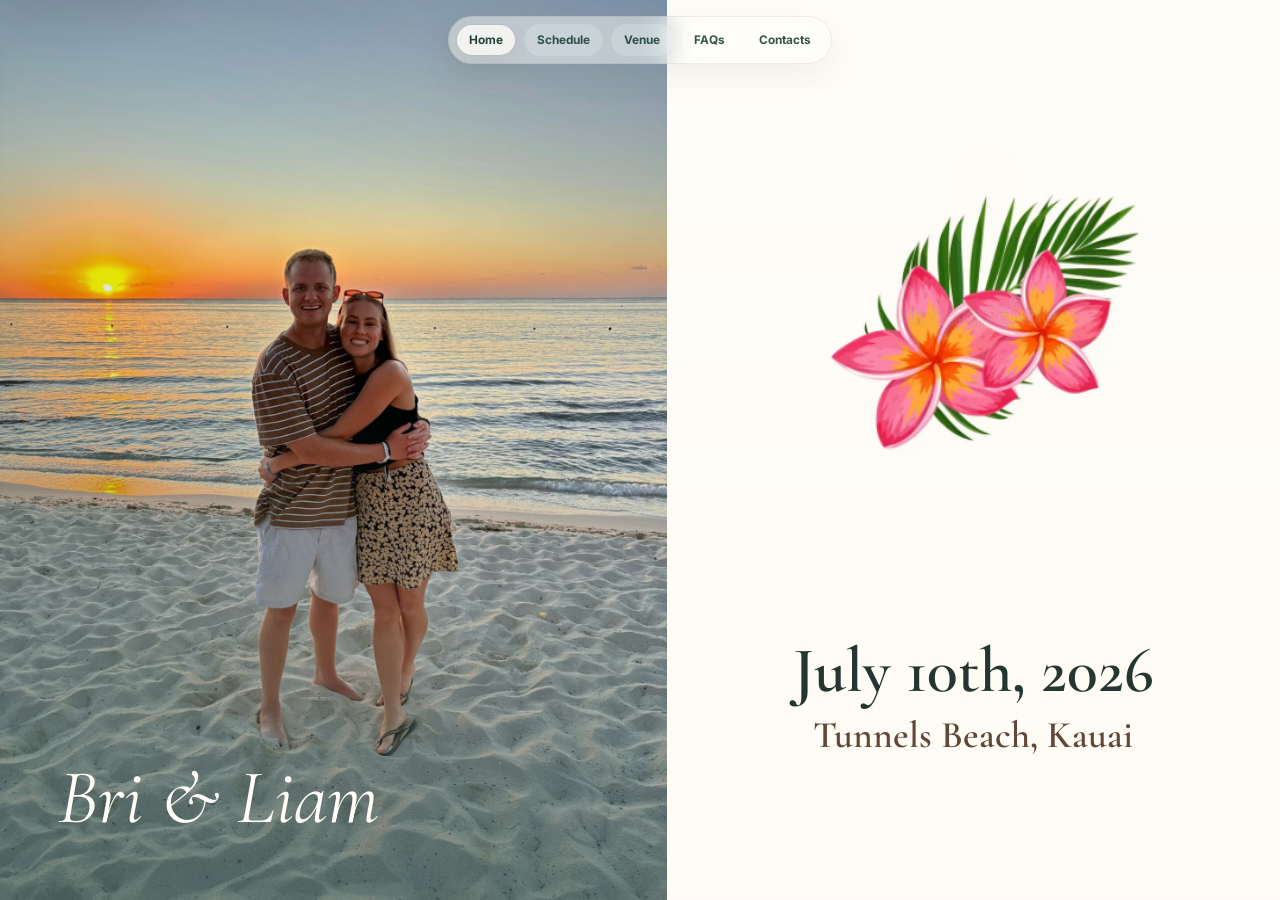
==== commit 476c5d93: "New flower" ====
--- a/public/index.html
+++ b/public/index.html
@@ -89,21 +89,7 @@
             </figcaption>
           </figure>
           <div class="title-invite reveal">
-            <svg class="invite-floral" viewBox="0 0 260 138" aria-hidden="true" focusable="false">
-              <path class="vine" d="M30 86 C72 46, 127 35, 224 42" />
-              <path class="vine" d="M56 91 C91 78, 128 84, 172 112" />
-              <ellipse class="leaf leaf-one" cx="58" cy="72" rx="13" ry="22" transform="rotate(-55 58 72)" />
-              <ellipse class="leaf leaf-two" cx="84" cy="58" rx="12" ry="20" transform="rotate(-38 84 58)" />
-              <ellipse class="leaf leaf-three" cx="115" cy="48" rx="11" ry="20" transform="rotate(-22 115 48)" />
-              <ellipse class="leaf leaf-four" cx="149" cy="43" rx="11" ry="19" transform="rotate(10 149 43)" />
-              <ellipse class="leaf leaf-five" cx="181" cy="42" rx="12" ry="20" transform="rotate(30 181 42)" />
-              <ellipse class="leaf leaf-six" cx="82" cy="91" rx="11" ry="18" transform="rotate(45 82 91)" />
-              <ellipse class="leaf leaf-seven" cx="123" cy="95" rx="12" ry="19" transform="rotate(70 123 95)" />
-              <circle class="fruit" cx="197" cy="38" r="11" />
-              <circle class="fruit fruit-two" cx="215" cy="49" r="9" />
-              <circle class="fruit fruit-three" cx="180" cy="58" r="8" />
-              <path class="flower" d="M43 92c8-12 17-12 22 0-10 6-16 6-22 0Z" />
-            </svg>
+            <img class="invite-floral" src="assets/title-tropical-flower.png" alt="">
             <div class="title-copy">
               <h1 id="hero-title" class="sr-only">Bri and Liam's Wedding</h1>
               <p class="title-date">July 10th, 2026</p>
@@ -143,15 +129,15 @@
             <article>
               <p class="date">July 10 · 7:00 AM</p>
               <h3>Ceremony</h3>
-              <p>Please plan to arrive around 6:45 AM. There is about a 0.5-mile walk along the beach from the parking lot to the ceremony site.</p>
+              <p>Please arrive at 6:45 AM, but not earlier, as Bri and Liam will be sharing private vows beforehand. There is about a 0.5-mile walk along the beach from the parking lot to the ceremony site.</p>
               <dl>
                 <div>
                   <dt>Location</dt>
                   <dd>Tunnels Beach</dd>
                 </div>
                 <div>
-                  <dt>Meeting Point</dt>
-                  <dd>North side of Tunnels Beach</dd>
+                  <dt>Parking</dt>
+                  <dd>Hāʻena Beach Park Parking<br>Kuhio Hwy / HI-560<br>Hanalei, HI 96714</dd>
                 </div>
               </dl>
             </article>
@@ -176,25 +162,26 @@
             <p class="eyebrow"><svg class="motif-icon" aria-hidden="true" focusable="false"><use href="#motif-turtle"></use></svg>Venue</p>
             <h2>Ceremony at Tunnels Beach.</h2>
             <p>
-              Please meet us on the north side of Tunnels Beach for a simple sunrise ceremony.
-              Parking can be limited, so carpooling and arriving early are encouraged.
+              Please meet us at Tunnels Beach for a simple sunrise ceremony.
+              Parking can be limited, so carpooling is encouraged. Please do not arrive
+              earlier than 6:45 AM, as Bri and Liam will be sharing private vows beforehand.
             </p>
           </div>
           <div class="venue-layout">
             <div class="map-card ceremony-map-card" aria-label="Ceremony map for Tunnels Beach">
               <!-- CEREMONY MAP: replace this image if parking or meeting details change. -->
-              <img src="assets/tunnels-ceremony-map.png" alt="Illustrated ceremony map for Tunnels Beach showing the north side ceremony location and Haena Beach Park parking.">
+              <img src="assets/tunnels-ceremony-map.png" alt="Illustrated ceremony map for Tunnels Beach and Hāʻena Beach Park parking.">
             </div>
             <div class="info-grid">
               <article>
                 <span>Arrival</span>
                 <strong>6:45 AM</strong>
-                <p>Please give yourself time for parking and walking.</p>
+                <p>Please do not arrive earlier, as Bri and Liam will be sharing private vows beforehand.</p>
               </article>
               <article>
                 <span>Ceremony</span>
                 <strong>7:00 AM</strong>
-                <p>Sunrise ceremony on the north side of Tunnels Beach.</p>
+                <p>Sunrise ceremony at Tunnels Beach.</p>
               </article>
               <article>
                 <span>Walk</span>
@@ -202,17 +189,18 @@
                 <p>Plan for a beach walk from the parking lot to the ceremony site.</p>
               </article>
               <article>
+                <span>Parking Address</span>
+                <strong>Hāʻena Beach Park Parking</strong>
+                <p>Kuhio Hwy / HI-560<br>Hanalei, HI 96714</p>
+              </article>
+              <article>
                 <span>Transportation</span>
                 <strong>Carpooling encouraged</strong>
                 <p>North Shore travel and parking can take longer than expected.</p>
               </article>
               <article>
                 <span>Officiant</span>
-                <strong>Bri's best friend</strong>
-              </article>
-              <article>
-                <span>Meeting Point</span>
-                <strong>North side of Tunnels Beach</strong>
+                <strong>Kylie Parrini</strong>
               </article>
             </div>
           </div>
@@ -228,7 +216,7 @@
           <div class="faq-grid">
             <article>
               <h3>When should we arrive?</h3>
-              <p>Guests should plan to arrive around 6:45 AM so there is enough time for parking and the walk to the ceremony site.</p>
+              <p>Guests should arrive at 6:45 AM, but not earlier, as Bri and Liam will be sharing private vows beforehand.</p>
             </article>
             <article>
               <h3>How far is the walk?</h3>
@@ -236,7 +224,7 @@
             </article>
             <article>
               <h3>Should we carpool?</h3>
-              <p>Yes, please carpool when possible. Parking near Tunnels Beach can be limited.</p>
+              <p>Yes, please carpool when possible. Parking near Tunnels Beach can be limited. Use Hāʻena Beach Park Parking, Kuhio Hwy / HI-560, Hanalei, HI 96714.</p>
             </article>
             <article>
               <h3>What shoes should I wear?</h3>
--- a/public/styles.css
+++ b/public/styles.css
@@ -283,61 +283,34 @@
 .title-copy {
   display: grid;
   justify-items: center;
+  width: min(440px, 100%);
+  margin: 0 auto;
 }
 
 .invite-floral {
-  width: min(300px, 72%);
-  margin: 0 auto clamp(42px, 8vw, 86px);
-  overflow: visible;
-}
-
-.invite-floral .vine {
-  fill: none;
-  stroke: rgba(82, 109, 77, 0.42);
-  stroke-width: 3;
-  stroke-linecap: round;
-}
-
-.invite-floral .leaf {
-  fill: rgba(142, 170, 131, 0.42);
-  stroke: rgba(82, 109, 77, 0.24);
-  stroke-width: 1.4;
-}
-
-.invite-floral .leaf-two,
-.invite-floral .leaf-five,
-.invite-floral .leaf-seven {
-  fill: rgba(116, 183, 174, 0.3);
-}
-
-.invite-floral .fruit {
-  fill: rgba(82, 109, 77, 0.58);
-}
-
-.invite-floral .fruit-two {
-  fill: rgba(116, 183, 174, 0.42);
-}
-
-.invite-floral .fruit-three,
-.invite-floral .flower {
-  fill: rgba(201, 111, 131, 0.28);
+  width: min(360px, 82%);
+  margin: 0 auto clamp(34px, 6vw, 72px);
+  mix-blend-mode: multiply;
 }
 
 .title-date {
-  margin: 0 0 12px;
+  margin: 0 0 14px;
   color: var(--ink);
   font-family: "Cormorant Garamond", Georgia, serif;
-  font-size: clamp(1.15rem, 2.4vw, 1.7rem);
+  font-size: clamp(2.3rem, 5vw, 4.25rem);
   font-weight: 600;
+  line-height: 0.95;
+  text-align: center;
 }
 
 .title-location {
   margin-bottom: 0;
-  color: var(--muted);
+  color: var(--cocoa);
   font-family: "Cormorant Garamond", Georgia, serif;
-  font-size: clamp(0.98rem, 2vw, 1.28rem);
-  font-weight: 500;
-  line-height: 1.45;
+  font-size: clamp(1.55rem, 3vw, 2.35rem);
+  font-weight: 600;
+  line-height: 1.05;
+  text-align: center;
 }
 
 .schedule-strip {
@@ -925,10 +898,6 @@
     min-height: 100svh;
   }
 
-  .title-copy h1 {
-    font-size: 3.25rem;
-  }
-
   .title-photo-panel,
   .title-photo-panel img {
     min-height: 42svh;
@@ -948,8 +917,16 @@
   }
 
   .invite-floral {
-    width: min(230px, 78%);
-    margin-bottom: 38px;
+    width: min(255px, 82%);
+    margin-bottom: 32px;
+  }
+
+  .title-date {
+    font-size: clamp(2.25rem, 12vw, 3.35rem);
+  }
+
+  .title-location {
+    font-size: clamp(1.55rem, 7vw, 2.15rem);
   }
 
   .hero {
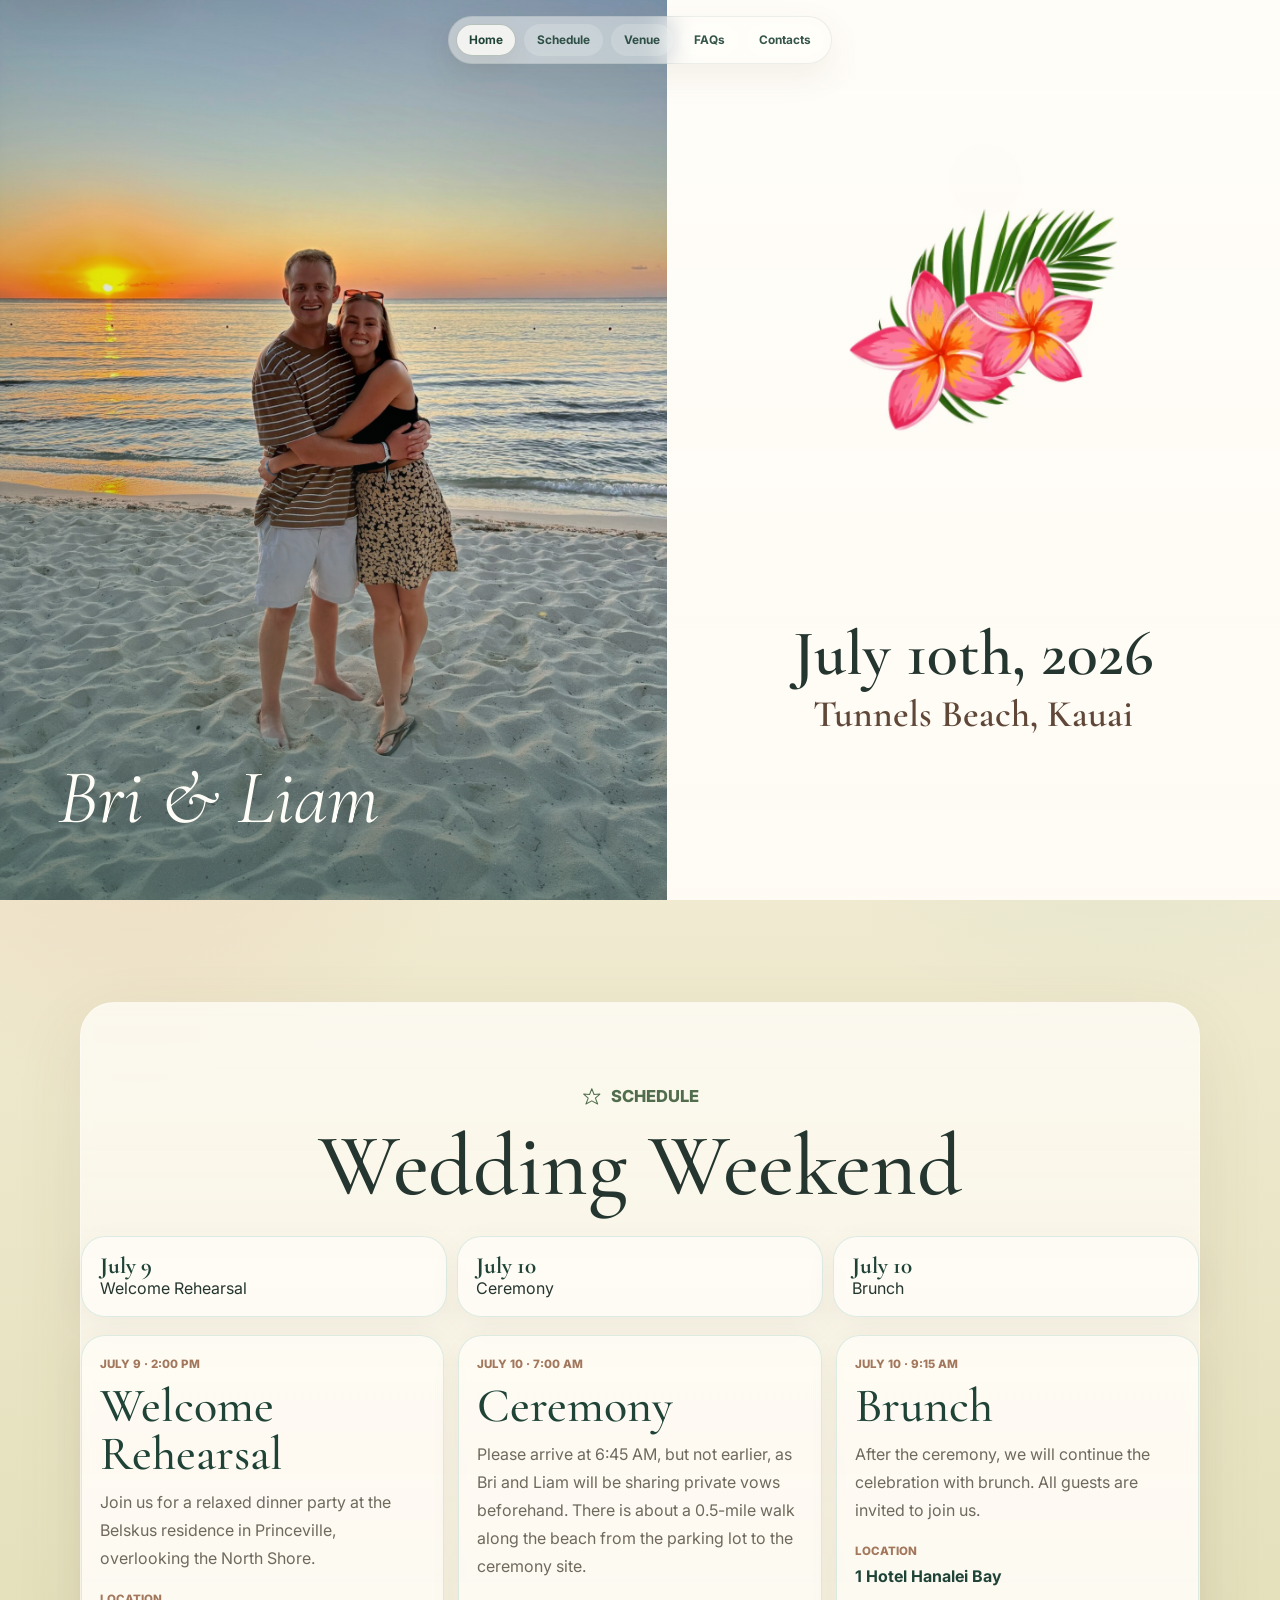
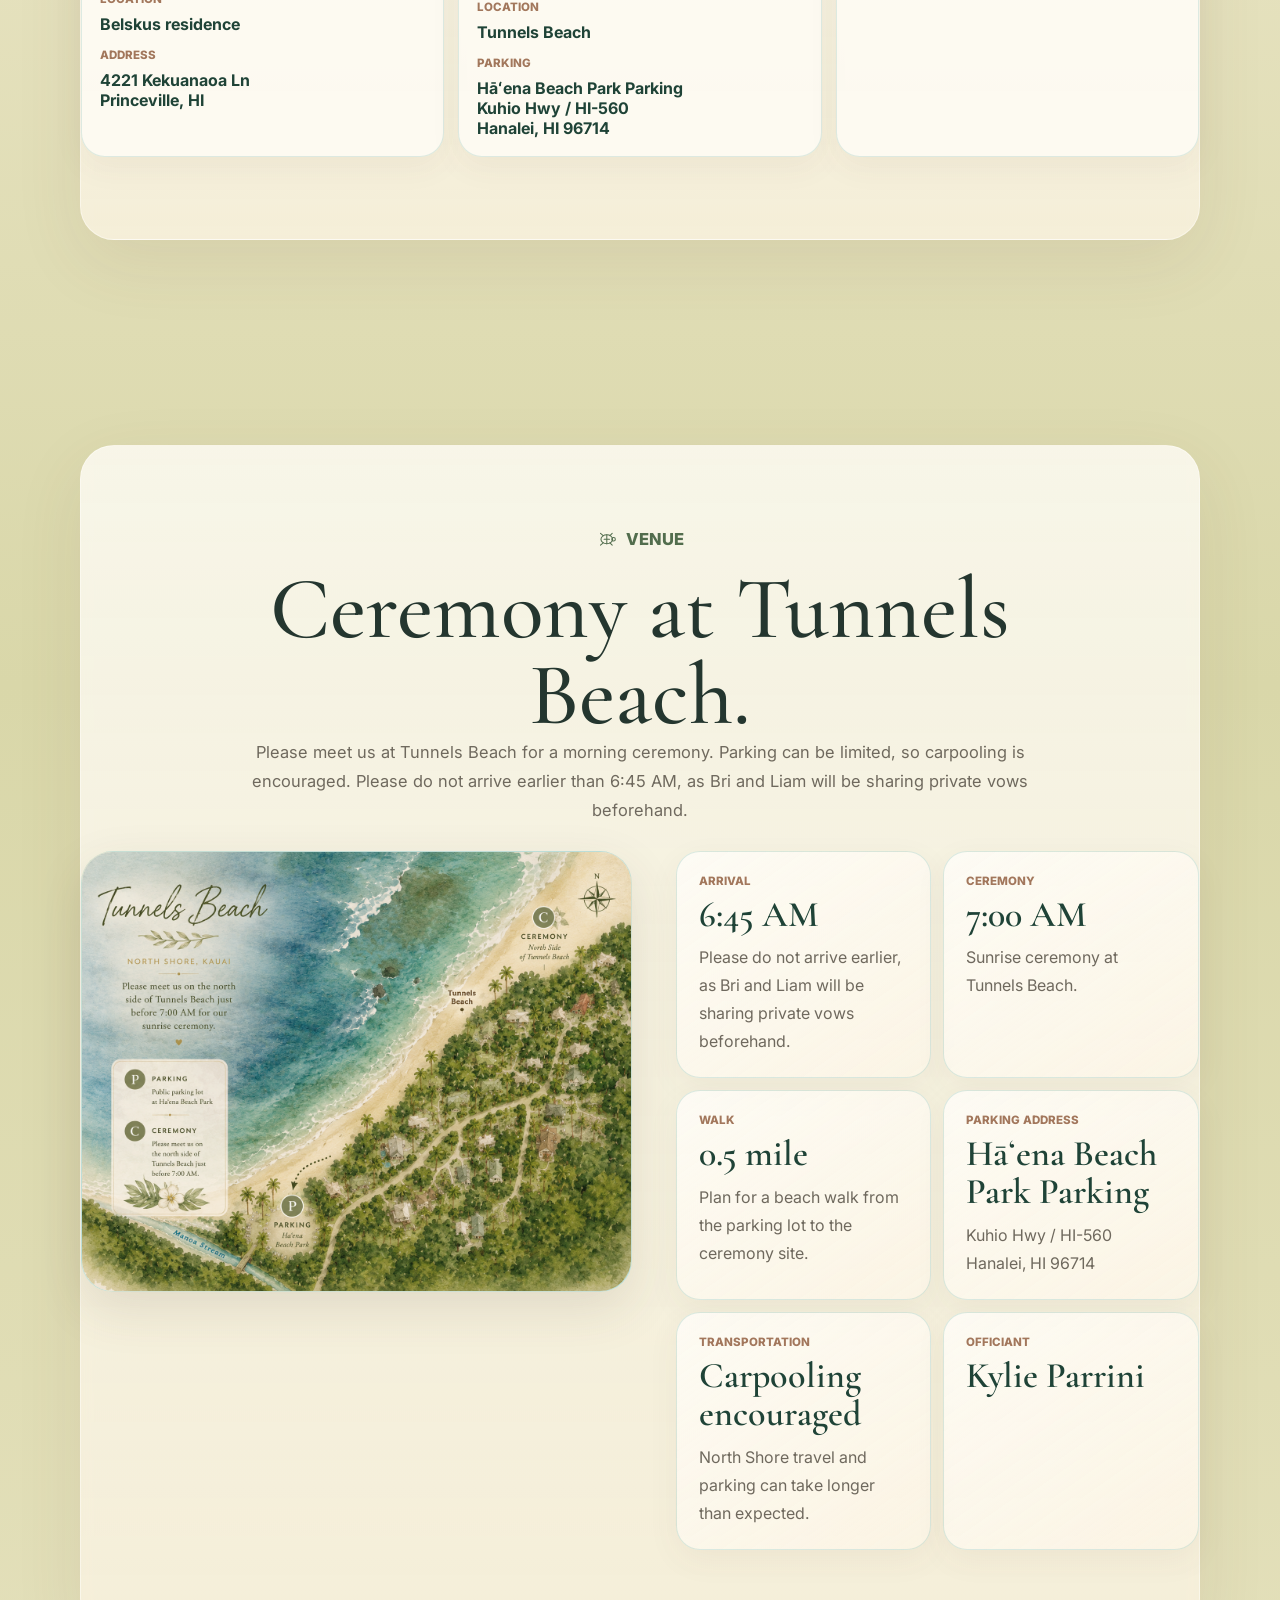
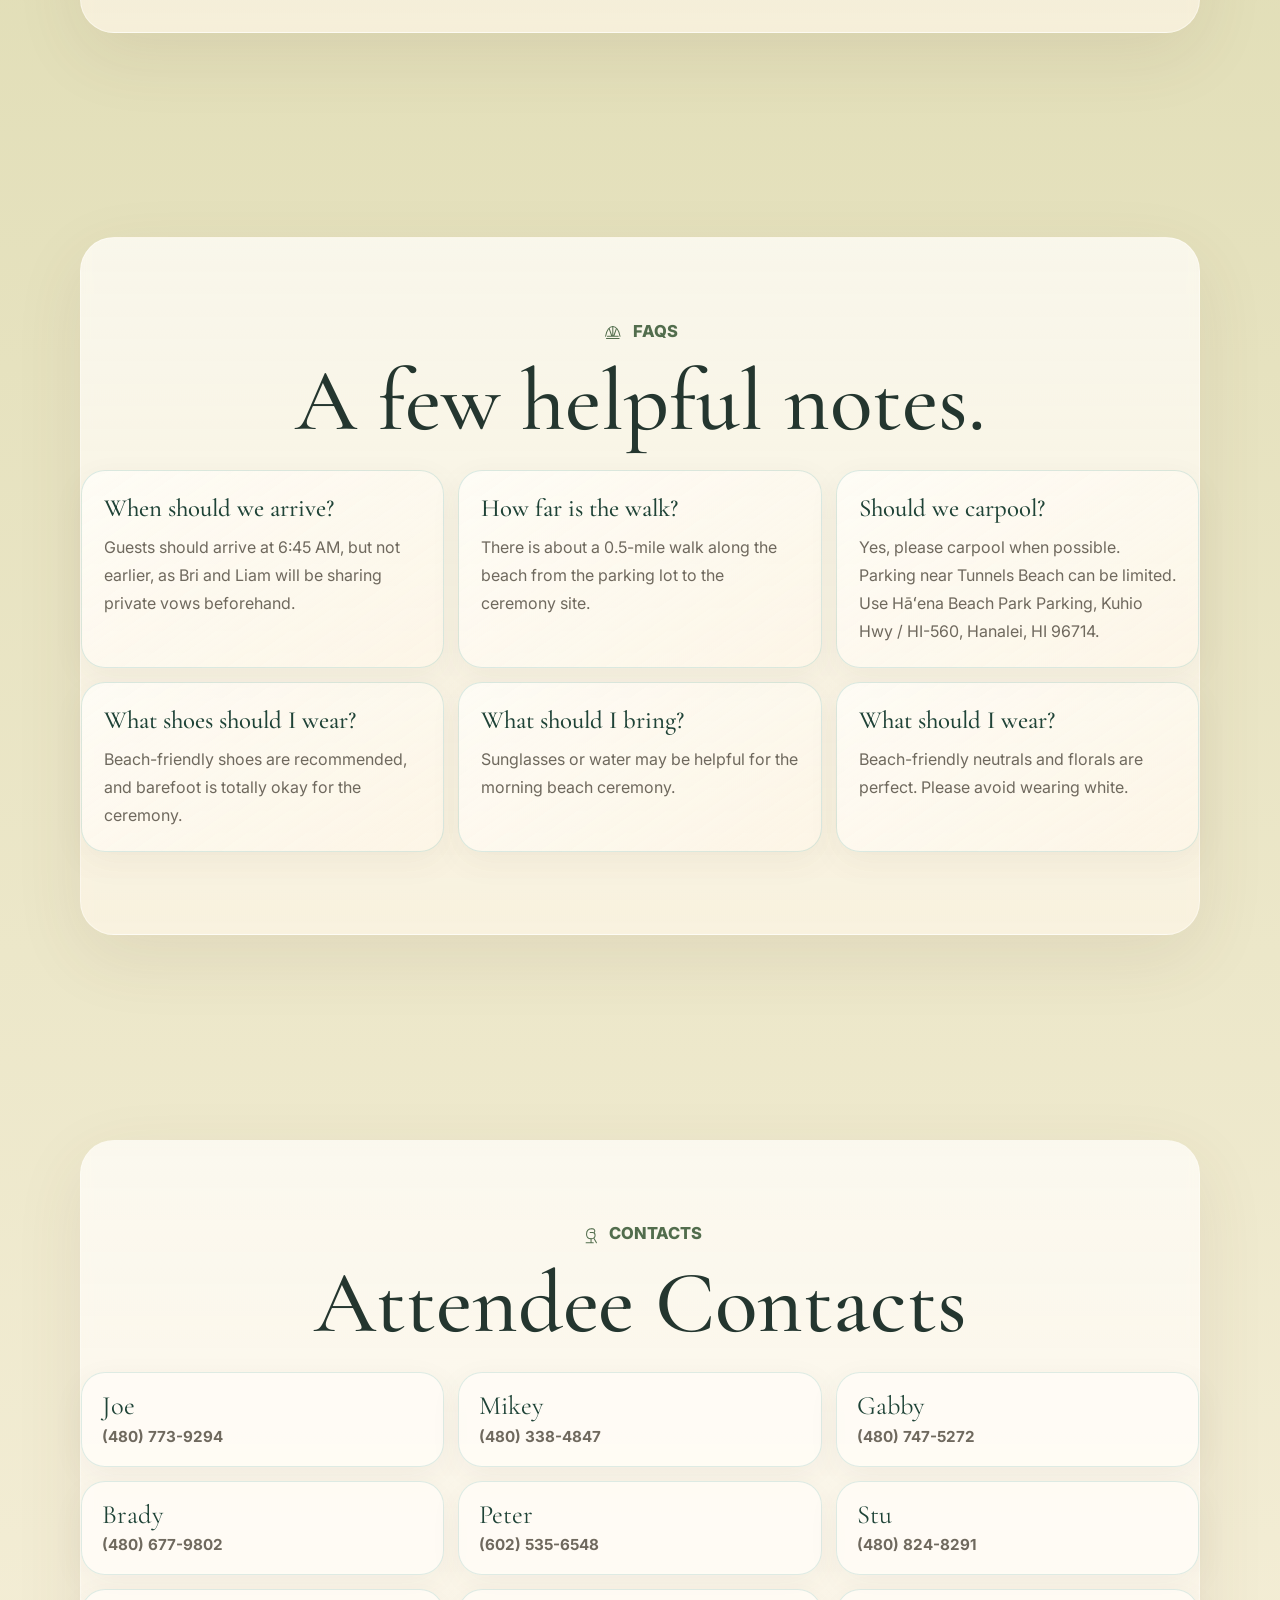
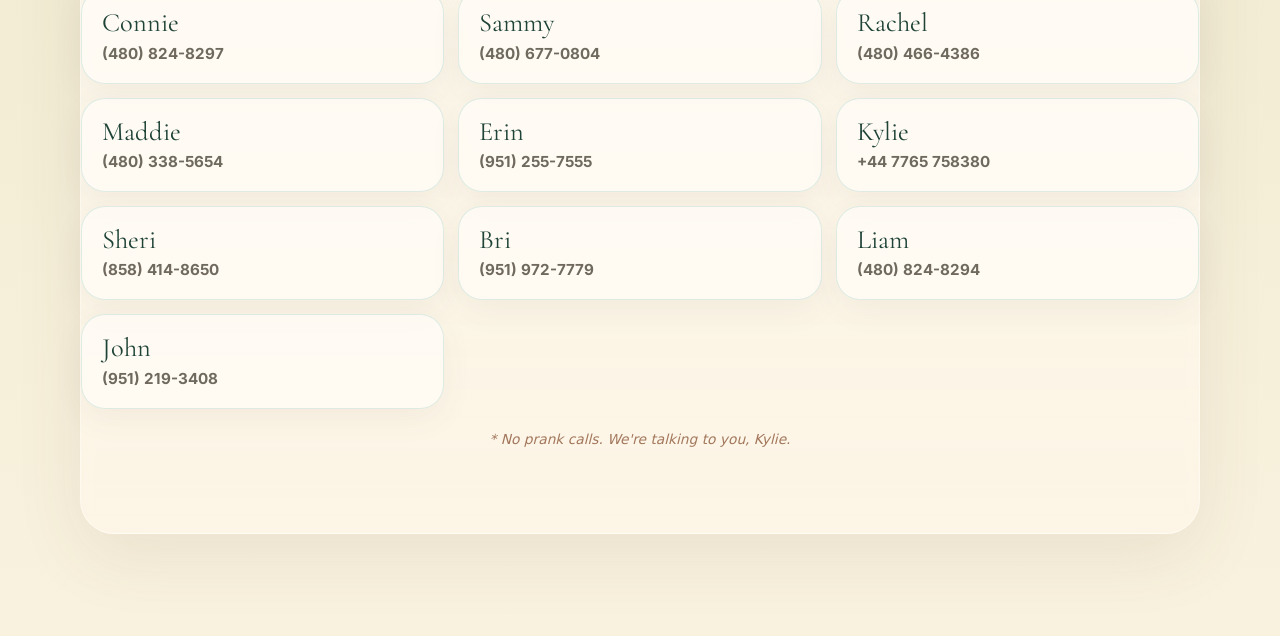
==== commit 4fa3eb41: "final maybe" ====
--- a/public/index.html
+++ b/public/index.html
@@ -69,17 +69,17 @@
     </svg>
 
     <header class="site-header">
-      <nav aria-label="Primary navigation" role="tablist">
-        <button class="tab-button is-active" type="button" role="tab" aria-selected="true" aria-controls="home-panel" data-tab="home">Home</button>
-        <button class="tab-button" type="button" role="tab" aria-selected="false" aria-controls="schedule-panel" data-tab="schedule">Schedule</button>
-        <button class="tab-button" type="button" role="tab" aria-selected="false" aria-controls="venue-panel" data-tab="venue">Venue</button>
-        <button class="tab-button" type="button" role="tab" aria-selected="false" aria-controls="faqs-panel" data-tab="faqs">FAQs</button>
-        <button class="tab-button" type="button" role="tab" aria-selected="false" aria-controls="contacts-panel" data-tab="contacts">Contacts</button>
+      <nav aria-label="Primary navigation">
+        <button class="tab-button is-active" type="button" data-tab="home">Home</button>
+        <button class="tab-button" type="button" data-tab="schedule">Schedule</button>
+        <button class="tab-button" type="button" data-tab="venue">Venue</button>
+        <button class="tab-button" type="button" data-tab="faqs">FAQs</button>
+        <button class="tab-button" type="button" data-tab="contacts">Contacts</button>
       </nav>
     </header>
 
     <main id="main">
-      <section class="tab-panel is-active" id="home-panel" role="tabpanel" data-panel="home">
+      <section class="page-panel title-panel" id="home-panel" data-panel="home">
         <div class="title-slide">
           <figure class="title-photo-panel">
             <!-- HOME PHOTO: replace this image in assets/ if you want a different title photo. -->
@@ -99,7 +99,7 @@
         </div>
       </section>
 
-      <section class="tab-panel" id="schedule-panel" role="tabpanel" data-panel="schedule" hidden>
+      <section class="page-panel content-panel" id="schedule-panel" data-panel="schedule">
         <div class="section-wrap reveal">
           <div class="section-heading centered">
             <p class="eyebrow"><svg class="motif-icon" aria-hidden="true" focusable="false"><use href="#motif-starfish"></use></svg>Schedule</p>
@@ -156,13 +156,13 @@
         </div>
       </section>
 
-      <section class="tab-panel" id="venue-panel" role="tabpanel" data-panel="venue" hidden>
+      <section class="page-panel content-panel" id="venue-panel" data-panel="venue">
         <div class="section-wrap reveal">
           <div class="section-heading centered">
             <p class="eyebrow"><svg class="motif-icon" aria-hidden="true" focusable="false"><use href="#motif-turtle"></use></svg>Venue</p>
             <h2>Ceremony at Tunnels Beach.</h2>
             <p>
-              Please meet us at Tunnels Beach for a simple sunrise ceremony.
+              Please meet us at Tunnels Beach for a morning ceremony.
               Parking can be limited, so carpooling is encouraged. Please do not arrive
               earlier than 6:45 AM, as Bri and Liam will be sharing private vows beforehand.
             </p>
@@ -207,7 +207,7 @@
         </div>
       </section>
 
-      <section class="tab-panel" id="faqs-panel" role="tabpanel" data-panel="faqs" hidden>
+      <section class="page-panel content-panel" id="faqs-panel" data-panel="faqs">
         <div class="section-wrap reveal">
           <div class="section-heading centered">
             <p class="eyebrow"><svg class="motif-icon" aria-hidden="true" focusable="false"><use href="#motif-shell"></use></svg>FAQs</p>
@@ -242,7 +242,7 @@
         </div>
       </section>
 
-      <section class="tab-panel" id="contacts-panel" role="tabpanel" data-panel="contacts" hidden>
+      <section class="page-panel content-panel" id="contacts-panel" data-panel="contacts">
         <div class="attendee-contacts section-wrap reveal">
           <div class="section-heading centered">
             <p class="eyebrow"><svg class="motif-icon" aria-hidden="true" focusable="false"><use href="#motif-flamingo"></use></svg>Contacts</p>
@@ -274,28 +274,35 @@
 
     <script>
       const tabButtons = document.querySelectorAll(".tab-button");
-      const tabPanels = document.querySelectorAll(".tab-panel");
-
-      function showTab(tabName) {
+      const pagePanels = document.querySelectorAll(".page-panel");
+
+      function setActiveButton(tabName) {
         tabButtons.forEach((button) => {
           const isActive = button.dataset.tab === tabName;
           button.classList.toggle("is-active", isActive);
-          if (button.getAttribute("role") === "tab") {
-            button.setAttribute("aria-selected", String(isActive));
-          }
         });
-
-        tabPanels.forEach((panel) => {
-          const isActive = panel.dataset.panel === tabName;
-          panel.classList.toggle("is-active", isActive);
-          panel.hidden = !isActive;
-        });
-
-        window.scrollTo({ top: 0, behavior: "smooth" });
       }
 
+      function goToSection(tabName) {
+        const panel = document.querySelector(`[data-panel="${tabName}"]`);
+        if (!panel) return;
+        setActiveButton(tabName);
+        panel.scrollIntoView({ behavior: "smooth", block: "start" });
+      }
+
       tabButtons.forEach((button) => {
-        button.addEventListener("click", () => showTab(button.dataset.tab));
+        button.addEventListener("click", () => goToSection(button.dataset.tab));
+      });
+
+      const observer = new IntersectionObserver((entries) => {
+        const visible = entries
+          .filter((entry) => entry.isIntersecting)
+          .sort((a, b) => b.intersectionRatio - a.intersectionRatio)[0];
+        if (visible) setActiveButton(visible.target.dataset.panel);
+      }, { threshold: [0.35, 0.6] });
+
+      pagePanels.forEach((panel) => {
+        observer.observe(panel);
       });
     </script>
   </body>
--- a/public/styles.css
+++ b/public/styles.css
@@ -36,9 +36,9 @@
   position: relative;
   margin: 0;
   background:
-    radial-gradient(circle at 14% 8%, rgba(221, 140, 120, 0.16), transparent 22rem),
-    radial-gradient(circle at 88% 12%, rgba(116, 183, 174, 0.18), transparent 24rem),
-    linear-gradient(180deg, var(--cream), #f6ead8 48%, #fff9ef);
+    radial-gradient(circle at 11% 14%, rgba(221, 140, 120, 0.16), transparent 22rem),
+    radial-gradient(circle at 88% 12%, rgba(116, 183, 174, 0.16), transparent 24rem),
+    linear-gradient(180deg, var(--cream), #d9d7a9 42%, #f9f2df 100%);
   color: var(--ink);
   font-family: Inter, system-ui, -apple-system, BlinkMacSystemFont, "Segoe UI", sans-serif;
 }
@@ -50,11 +50,13 @@
   z-index: -1;
   pointer-events: none;
   background:
-    radial-gradient(ellipse at 10% 0%, rgba(82, 109, 77, 0.13), transparent 24rem),
-    radial-gradient(ellipse at 92% 2%, rgba(82, 109, 77, 0.12), transparent 24rem),
-    linear-gradient(108deg, transparent 0 18%, rgba(82, 109, 77, 0.055) 18.4% 19.2%, transparent 19.6%),
-    linear-gradient(72deg, transparent 0 71%, rgba(82, 109, 77, 0.055) 71.4% 72.2%, transparent 72.6%),
-    repeating-linear-gradient(96deg, transparent 0 36px, rgba(31, 67, 55, 0.035) 37px 38px, transparent 39px 72px);
+    radial-gradient(ellipse at 0% 68%, rgba(205, 50, 74, 0.16), transparent 15rem),
+    radial-gradient(ellipse at 7% 72%, rgba(31, 96, 44, 0.2), transparent 16rem),
+    radial-gradient(ellipse at 100% 28%, rgba(31, 96, 44, 0.18), transparent 14rem),
+    radial-gradient(ellipse at 92% 31%, rgba(236, 70, 105, 0.14), transparent 12rem),
+    linear-gradient(118deg, transparent 0 15%, rgba(31, 96, 44, 0.08) 15.4% 16.2%, transparent 16.6%),
+    linear-gradient(66deg, transparent 0 82%, rgba(31, 96, 44, 0.08) 82.4% 83.2%, transparent 83.6%),
+    repeating-linear-gradient(96deg, transparent 0 36px, rgba(31, 67, 55, 0.03) 37px 38px, transparent 39px 72px);
   opacity: 0.9;
 }
 
@@ -185,14 +187,15 @@
   box-shadow: 0 8px 22px rgba(96, 71, 56, 0.08);
 }
 
-.tab-panel {
-  display: none;
+.page-panel {
   min-height: 100svh;
-  padding-top: 0;
-}
-
-.tab-panel.is-active {
-  display: block;
+  scroll-margin-top: 74px;
+}
+
+.content-panel {
+  display: grid;
+  align-items: center;
+  padding: clamp(72px, 8vw, 112px) 0;
 }
 
 .title-slide {
@@ -288,13 +291,13 @@
 }
 
 .invite-floral {
-  width: min(360px, 82%);
-  margin: 0 auto clamp(34px, 6vw, 72px);
+  width: min(310px, 76%);
+  margin: 0 auto clamp(18px, 3.2vw, 34px);
   mix-blend-mode: multiply;
 }
 
 .title-date {
-  margin: 0 0 14px;
+  margin: 0 0 10px;
   color: var(--ink);
   font-family: "Cormorant Garamond", Georgia, serif;
   font-size: clamp(2.3rem, 5vw, 4.25rem);
@@ -501,6 +504,12 @@
   width: min(1120px, calc(100% - 36px));
   margin: 0 auto;
   padding: clamp(46px, 7vw, 82px) 0;
+  background:
+    linear-gradient(180deg, rgba(255, 253, 248, 0.78), rgba(255, 247, 234, 0.66));
+  border: 1px solid rgba(255, 253, 248, 0.48);
+  border-radius: 34px;
+  box-shadow: 0 22px 70px rgba(96, 71, 56, 0.09);
+  backdrop-filter: blur(6px);
 }
 
 .page-section {
@@ -753,7 +762,7 @@
 }
 
 .attendee-contacts {
-  border-top: 1px solid var(--line);
+  border-top: 0;
 }
 
 .contact-grid article {
@@ -890,10 +899,6 @@
     padding: 7px 9px;
   }
 
-  .tab-panel {
-    padding-top: 0;
-  }
-
   .title-slide {
     min-height: 100svh;
   }
@@ -913,20 +918,21 @@
   }
 
   .title-invite {
-    padding: 58px 22px 66px;
+    padding: 44px 22px 52px;
   }
 
   .invite-floral {
-    width: min(255px, 82%);
-    margin-bottom: 32px;
+    width: min(210px, 72%);
+    margin-bottom: 18px;
   }
 
   .title-date {
-    font-size: clamp(2.25rem, 12vw, 3.35rem);
+    margin-bottom: 8px;
+    font-size: clamp(2rem, 10.5vw, 3rem);
   }
 
   .title-location {
-    font-size: clamp(1.55rem, 7vw, 2.15rem);
+    font-size: clamp(1.35rem, 6.2vw, 1.9rem);
   }
 
   .hero {
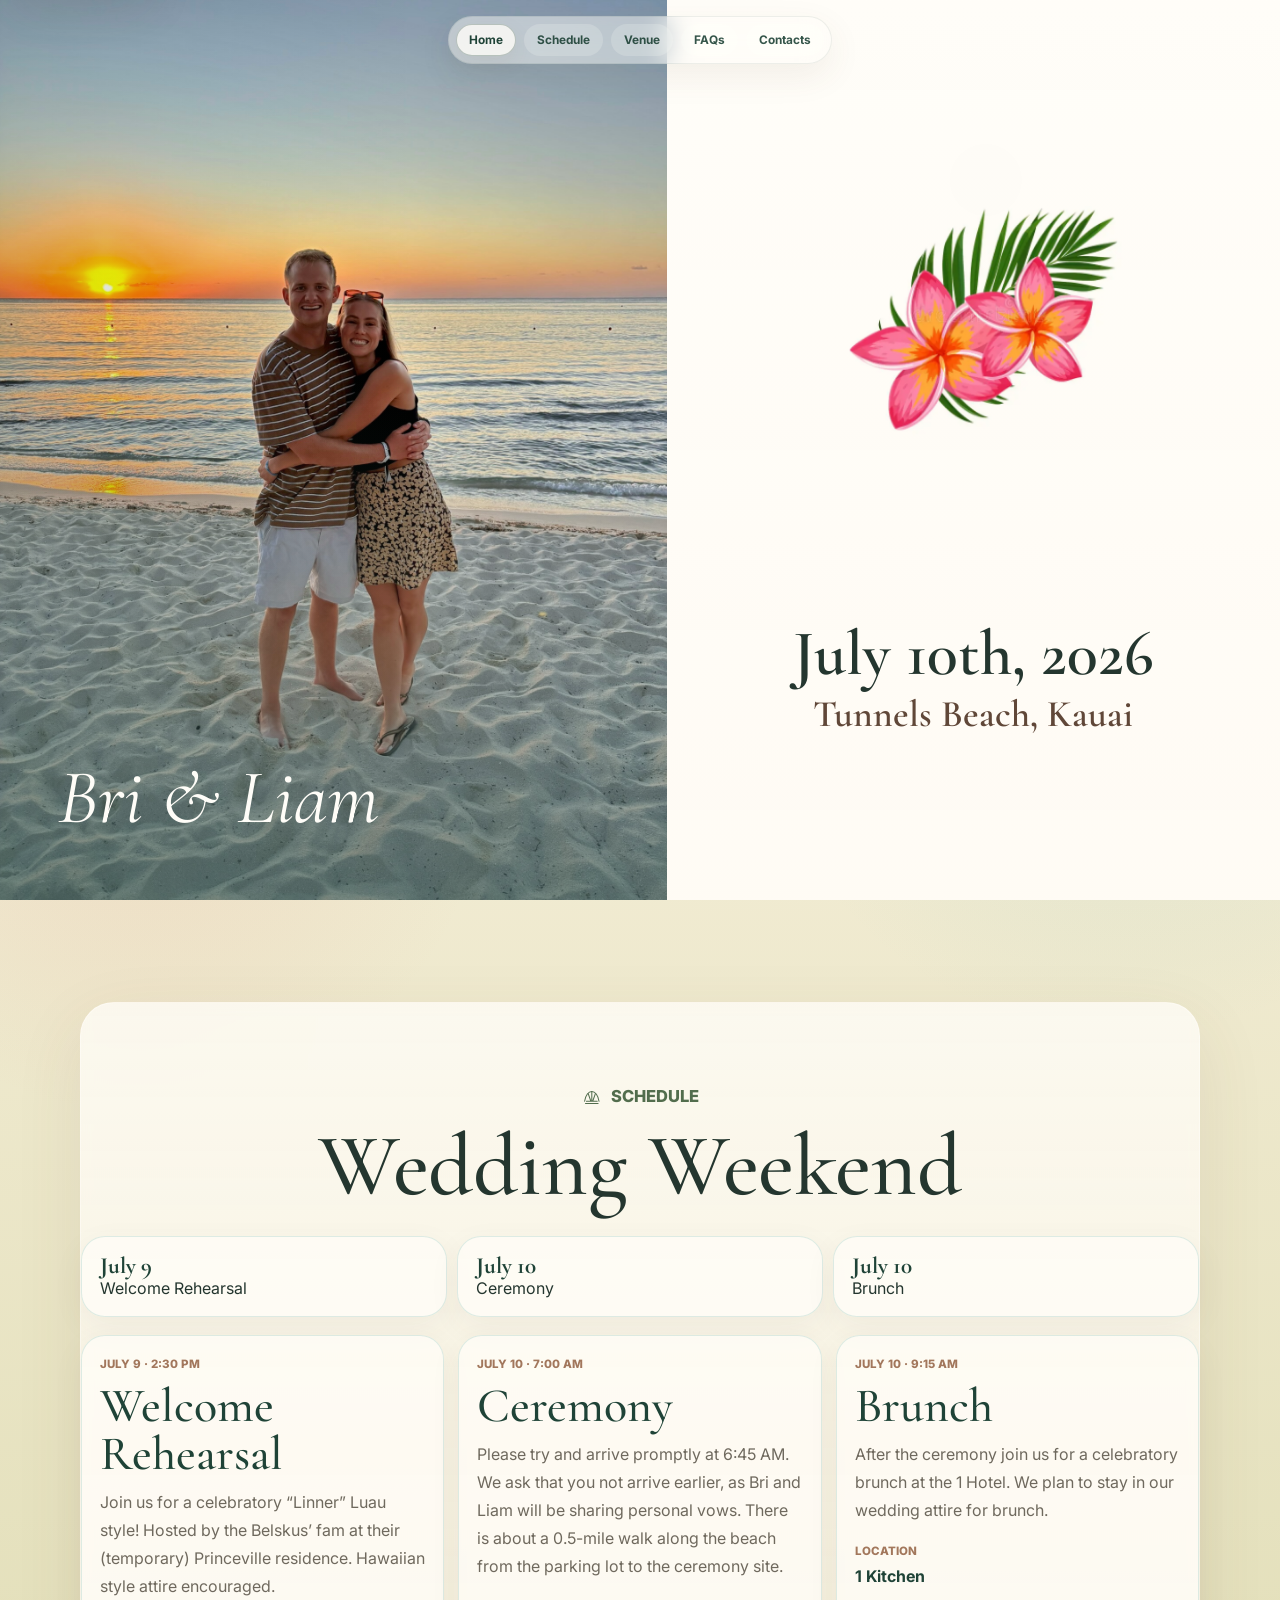
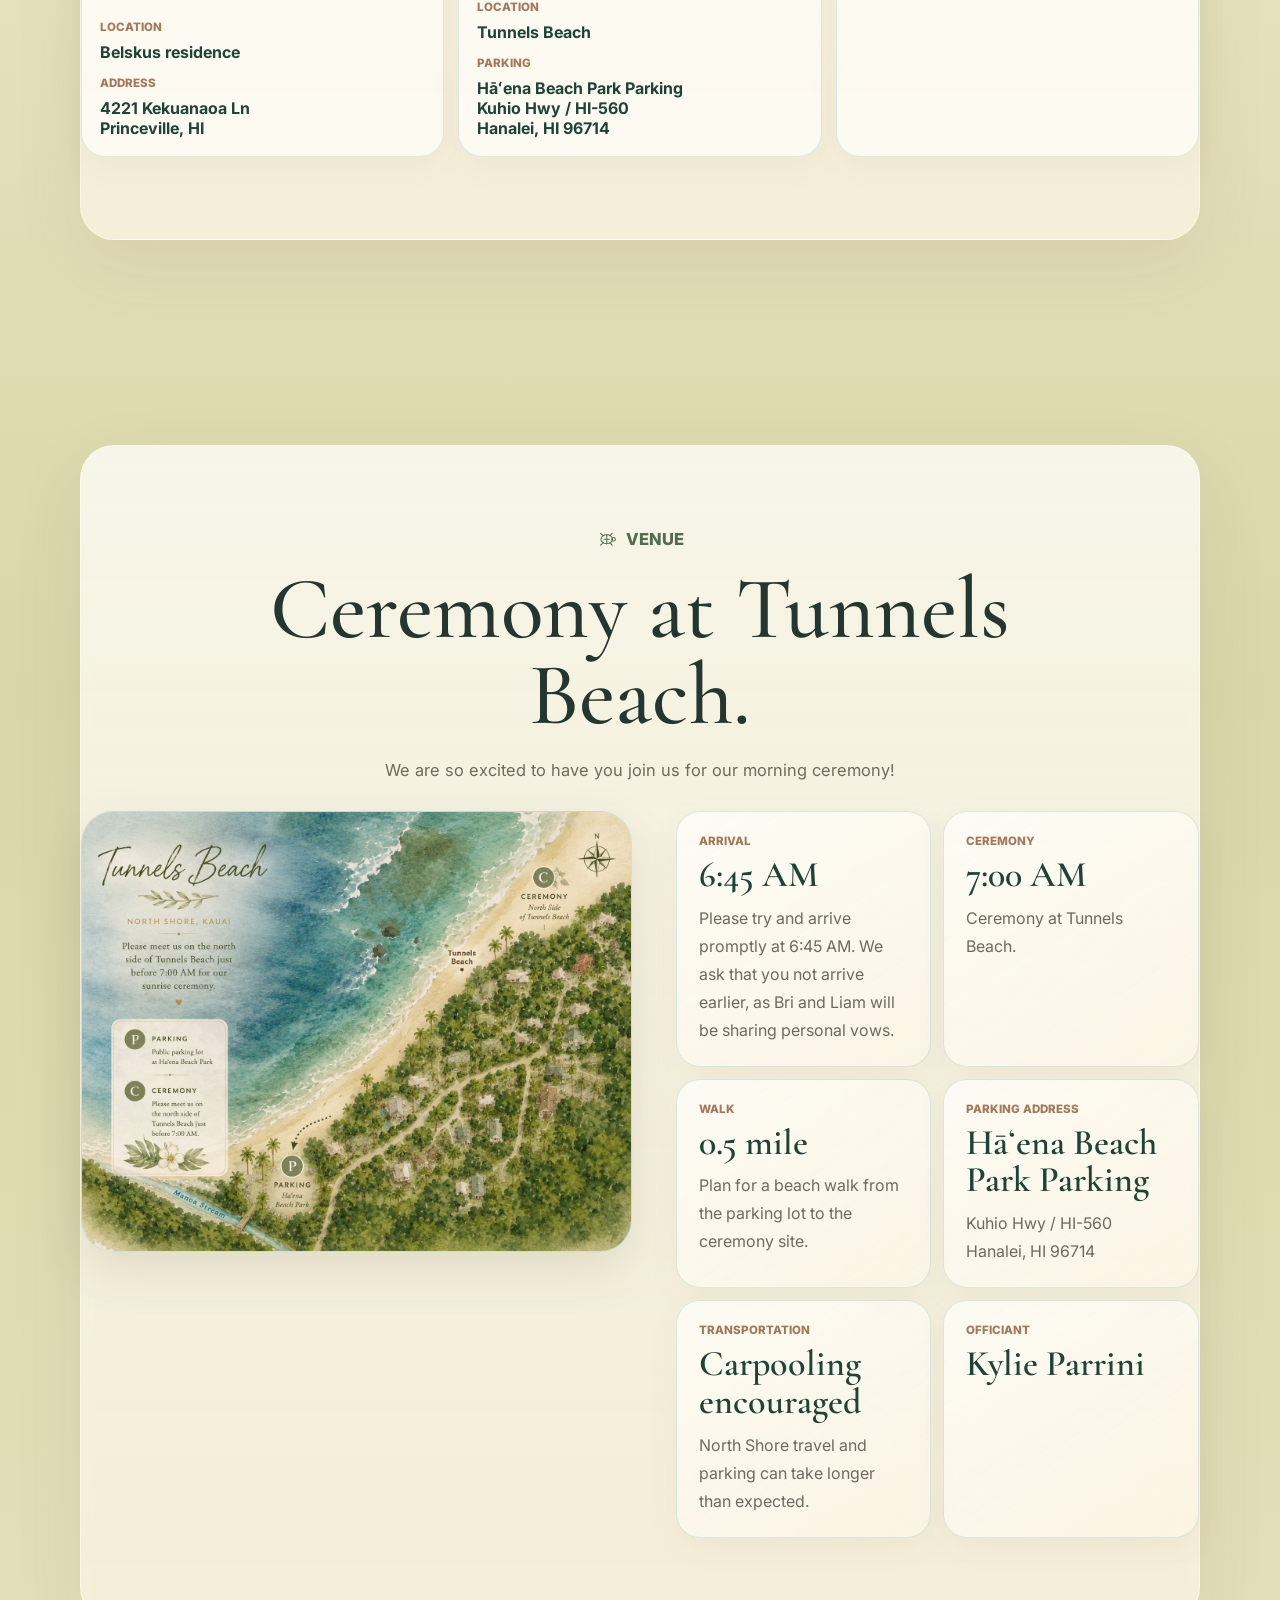
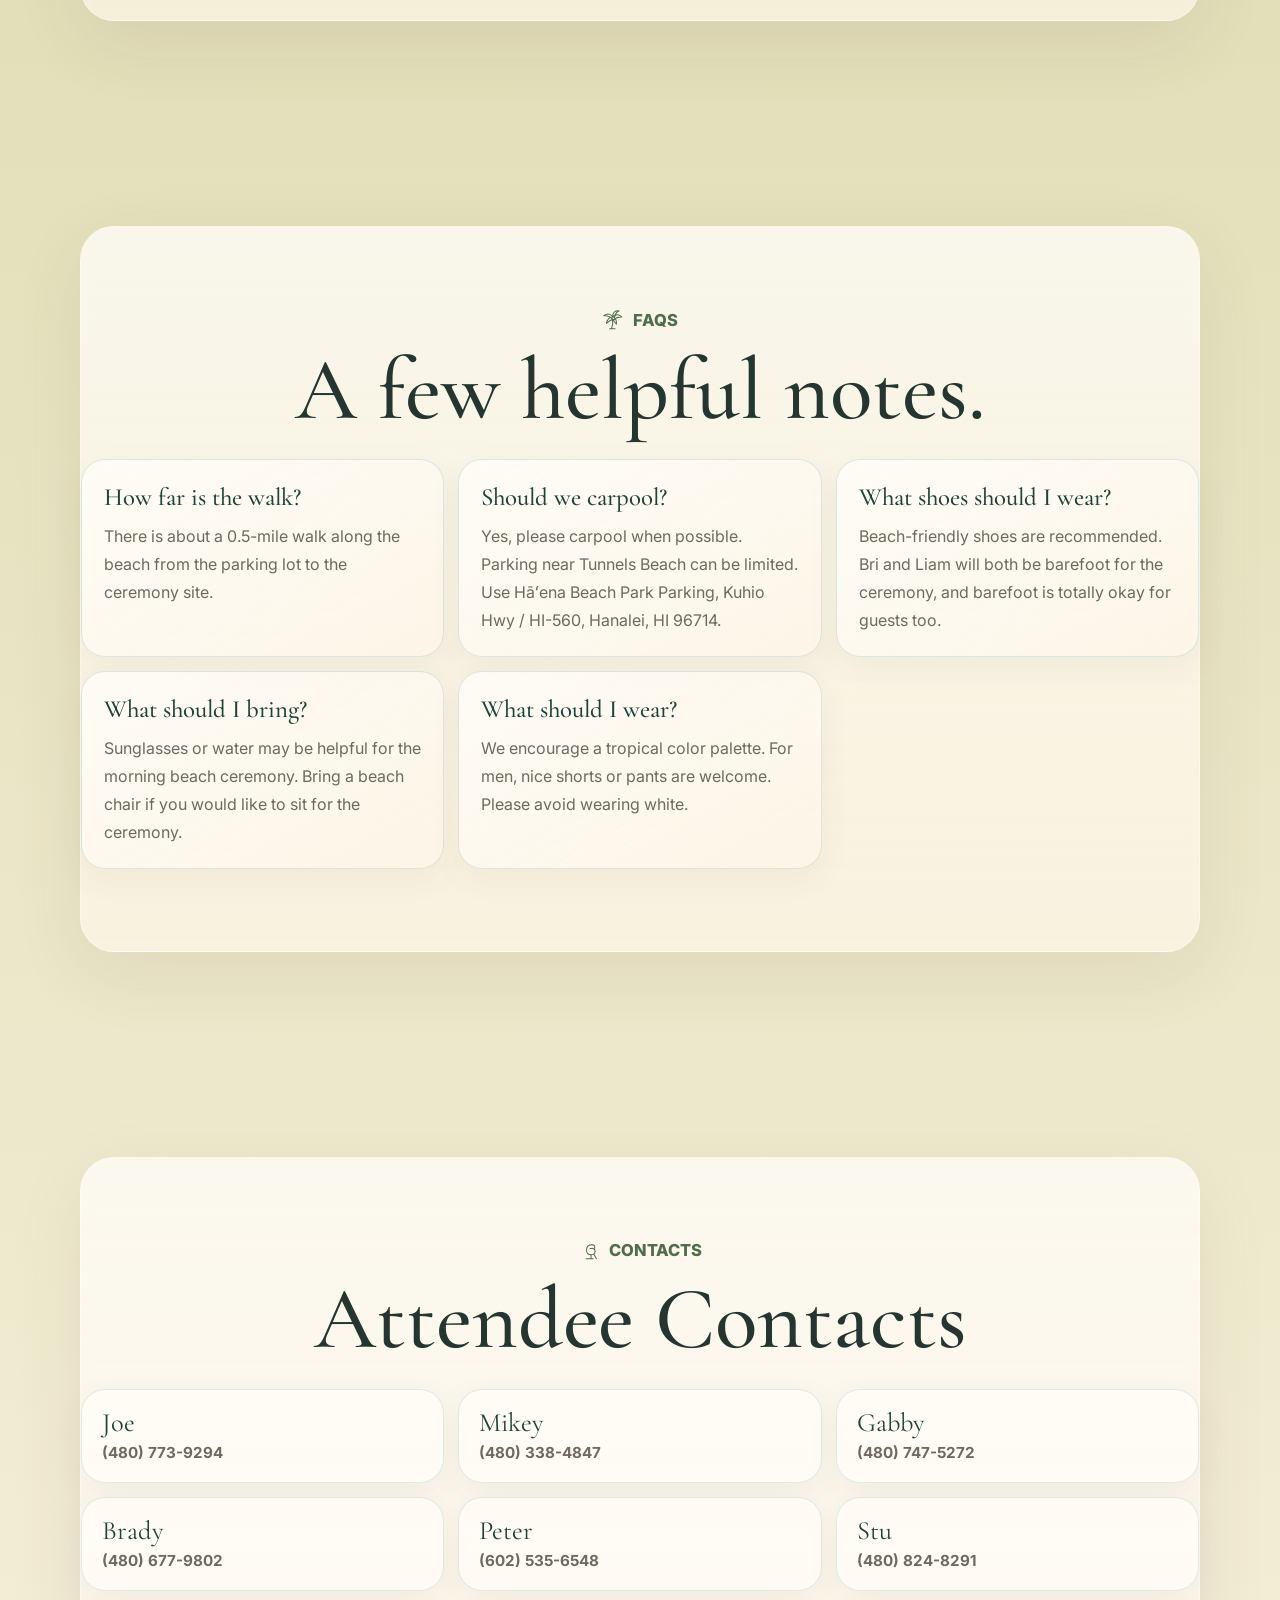
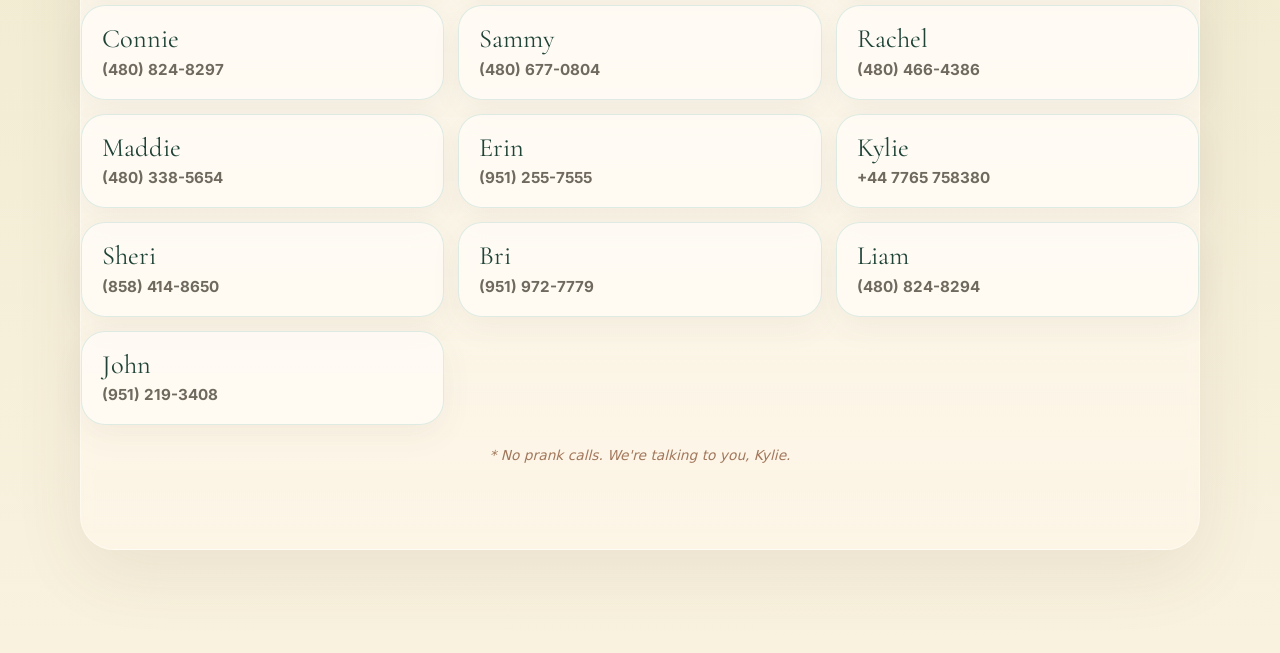
==== commit 07c4a560: "Final Updates-Every section covered" ====
--- a/public/index.html
+++ b/public/index.html
@@ -66,6 +66,14 @@
         <path d="M31 13c-8 0-12 5-12 12 0 6 4 10 10 10 5 0 9-3 9-8 0-3-2-6-6-6h-5" />
         <path d="M31 13c6 0 8 4 5 8M29 35v9M36 35l5 9M18 44h16" />
       </symbol>
+      <symbol id="motif-palm" viewBox="0 0 48 48">
+        <path d="M24 17c-6-7-14-7-20-2 8-1 14 1 20 8" />
+        <path d="M24 17c-1-9 5-14 14-13-7 4-10 8-10 16" />
+        <path d="M24 17c7-6 15-5 20 1-8-1-13 1-18 7" />
+        <path d="M24 17c-8 1-13 7-14 15 5-5 10-8 17-9" />
+        <path d="M24 17c6 3 9 9 8 17-3-5-6-8-10-11" />
+        <path d="M23 22c2 8 1 15-2 22M17 44h12" />
+      </symbol>
     </svg>
 
     <header class="site-header">
@@ -102,7 +110,7 @@
       <section class="page-panel content-panel" id="schedule-panel" data-panel="schedule">
         <div class="section-wrap reveal">
           <div class="section-heading centered">
-            <p class="eyebrow"><svg class="motif-icon" aria-hidden="true" focusable="false"><use href="#motif-starfish"></use></svg>Schedule</p>
+            <p class="eyebrow"><svg class="motif-icon" aria-hidden="true" focusable="false"><use href="#motif-shell"></use></svg>Schedule</p>
             <h2>Wedding Weekend</h2>
           </div>
           <div class="schedule-strip" aria-label="Brief wedding weekend schedule">
@@ -112,9 +120,9 @@
           </div>
           <div class="schedule-card-grid">
             <article>
-              <p class="date">July 9 · 2:00 PM</p>
+              <p class="date">July 9 · 2:30 PM</p>
               <h3>Welcome Rehearsal</h3>
-              <p>Join us for a relaxed dinner party at the Belskus residence in Princeville, overlooking the North Shore.</p>
+              <p>Join us for a celebratory “Linner” Luau style! Hosted by the Belskus’ fam at their (temporary) Princeville residence. Hawaiian style attire encouraged.</p>
               <dl>
                 <div>
                   <dt>Location</dt>
@@ -129,7 +137,7 @@
             <article>
               <p class="date">July 10 · 7:00 AM</p>
               <h3>Ceremony</h3>
-              <p>Please arrive at 6:45 AM, but not earlier, as Bri and Liam will be sharing private vows beforehand. There is about a 0.5-mile walk along the beach from the parking lot to the ceremony site.</p>
+              <p>Please try and arrive promptly at 6:45 AM. We ask that you not arrive earlier, as Bri and Liam will be sharing personal vows. There is about a 0.5-mile walk along the beach from the parking lot to the ceremony site.</p>
               <dl>
                 <div>
                   <dt>Location</dt>
@@ -144,11 +152,11 @@
             <article>
               <p class="date">July 10 · 9:15 AM</p>
               <h3>Brunch</h3>
-              <p>After the ceremony, we will continue the celebration with brunch. All guests are invited to join us.</p>
+              <p>After the ceremony join us for a celebratory brunch at the 1 Hotel. We plan to stay in our wedding attire for brunch.</p>
               <dl>
                 <div>
                   <dt>Location</dt>
-                  <dd>1 Hotel Hanalei Bay</dd>
+                  <dd>1 Kitchen</dd>
                 </div>
               </dl>
             </article>
@@ -162,9 +170,7 @@
             <p class="eyebrow"><svg class="motif-icon" aria-hidden="true" focusable="false"><use href="#motif-turtle"></use></svg>Venue</p>
             <h2>Ceremony at Tunnels Beach.</h2>
             <p>
-              Please meet us at Tunnels Beach for a morning ceremony.
-              Parking can be limited, so carpooling is encouraged. Please do not arrive
-              earlier than 6:45 AM, as Bri and Liam will be sharing private vows beforehand.
+              We are so excited to have you join us for our morning ceremony!
             </p>
           </div>
           <div class="venue-layout">
@@ -176,12 +182,12 @@
               <article>
                 <span>Arrival</span>
                 <strong>6:45 AM</strong>
-                <p>Please do not arrive earlier, as Bri and Liam will be sharing private vows beforehand.</p>
+                <p>Please try and arrive promptly at 6:45 AM. We ask that you not arrive earlier, as Bri and Liam will be sharing personal vows.</p>
               </article>
               <article>
                 <span>Ceremony</span>
                 <strong>7:00 AM</strong>
-                <p>Sunrise ceremony at Tunnels Beach.</p>
+                <p>Ceremony at Tunnels Beach.</p>
               </article>
               <article>
                 <span>Walk</span>
@@ -210,14 +216,10 @@
       <section class="page-panel content-panel" id="faqs-panel" data-panel="faqs">
         <div class="section-wrap reveal">
           <div class="section-heading centered">
-            <p class="eyebrow"><svg class="motif-icon" aria-hidden="true" focusable="false"><use href="#motif-shell"></use></svg>FAQs</p>
+            <p class="eyebrow"><svg class="motif-icon" aria-hidden="true" focusable="false"><use href="#motif-palm"></use></svg>FAQs</p>
             <h2>A few helpful notes.</h2>
           </div>
           <div class="faq-grid">
-            <article>
-              <h3>When should we arrive?</h3>
-              <p>Guests should arrive at 6:45 AM, but not earlier, as Bri and Liam will be sharing private vows beforehand.</p>
-            </article>
             <article>
               <h3>How far is the walk?</h3>
               <p>There is about a 0.5-mile walk along the beach from the parking lot to the ceremony site.</p>
@@ -228,15 +230,15 @@
             </article>
             <article>
               <h3>What shoes should I wear?</h3>
-              <p>Beach-friendly shoes are recommended, and barefoot is totally okay for the ceremony.</p>
+              <p>Beach-friendly shoes are recommended. Bri and Liam will both be barefoot for the ceremony, and barefoot is totally okay for guests too.</p>
             </article>
             <article>
               <h3>What should I bring?</h3>
-              <p>Sunglasses or water may be helpful for the morning beach ceremony.</p>
+              <p>Sunglasses or water may be helpful for the morning beach ceremony. Bring a beach chair if you would like to sit for the ceremony.</p>
             </article>
             <article>
               <h3>What should I wear?</h3>
-              <p>Beach-friendly neutrals and florals are perfect. Please avoid wearing white.</p>
+              <p>We encourage a tropical color palette. For men, nice shorts or pants are welcome. Please avoid wearing white.</p>
             </article>
           </div>
         </div>
--- a/public/styles.css
+++ b/public/styles.css
@@ -586,6 +586,10 @@
   text-align: center;
 }
 
+.section-heading h2 + p {
+  margin-top: 18px;
+}
+
 .info-grid {
   display: grid;
   grid-template-columns: repeat(2, minmax(0, 1fr));
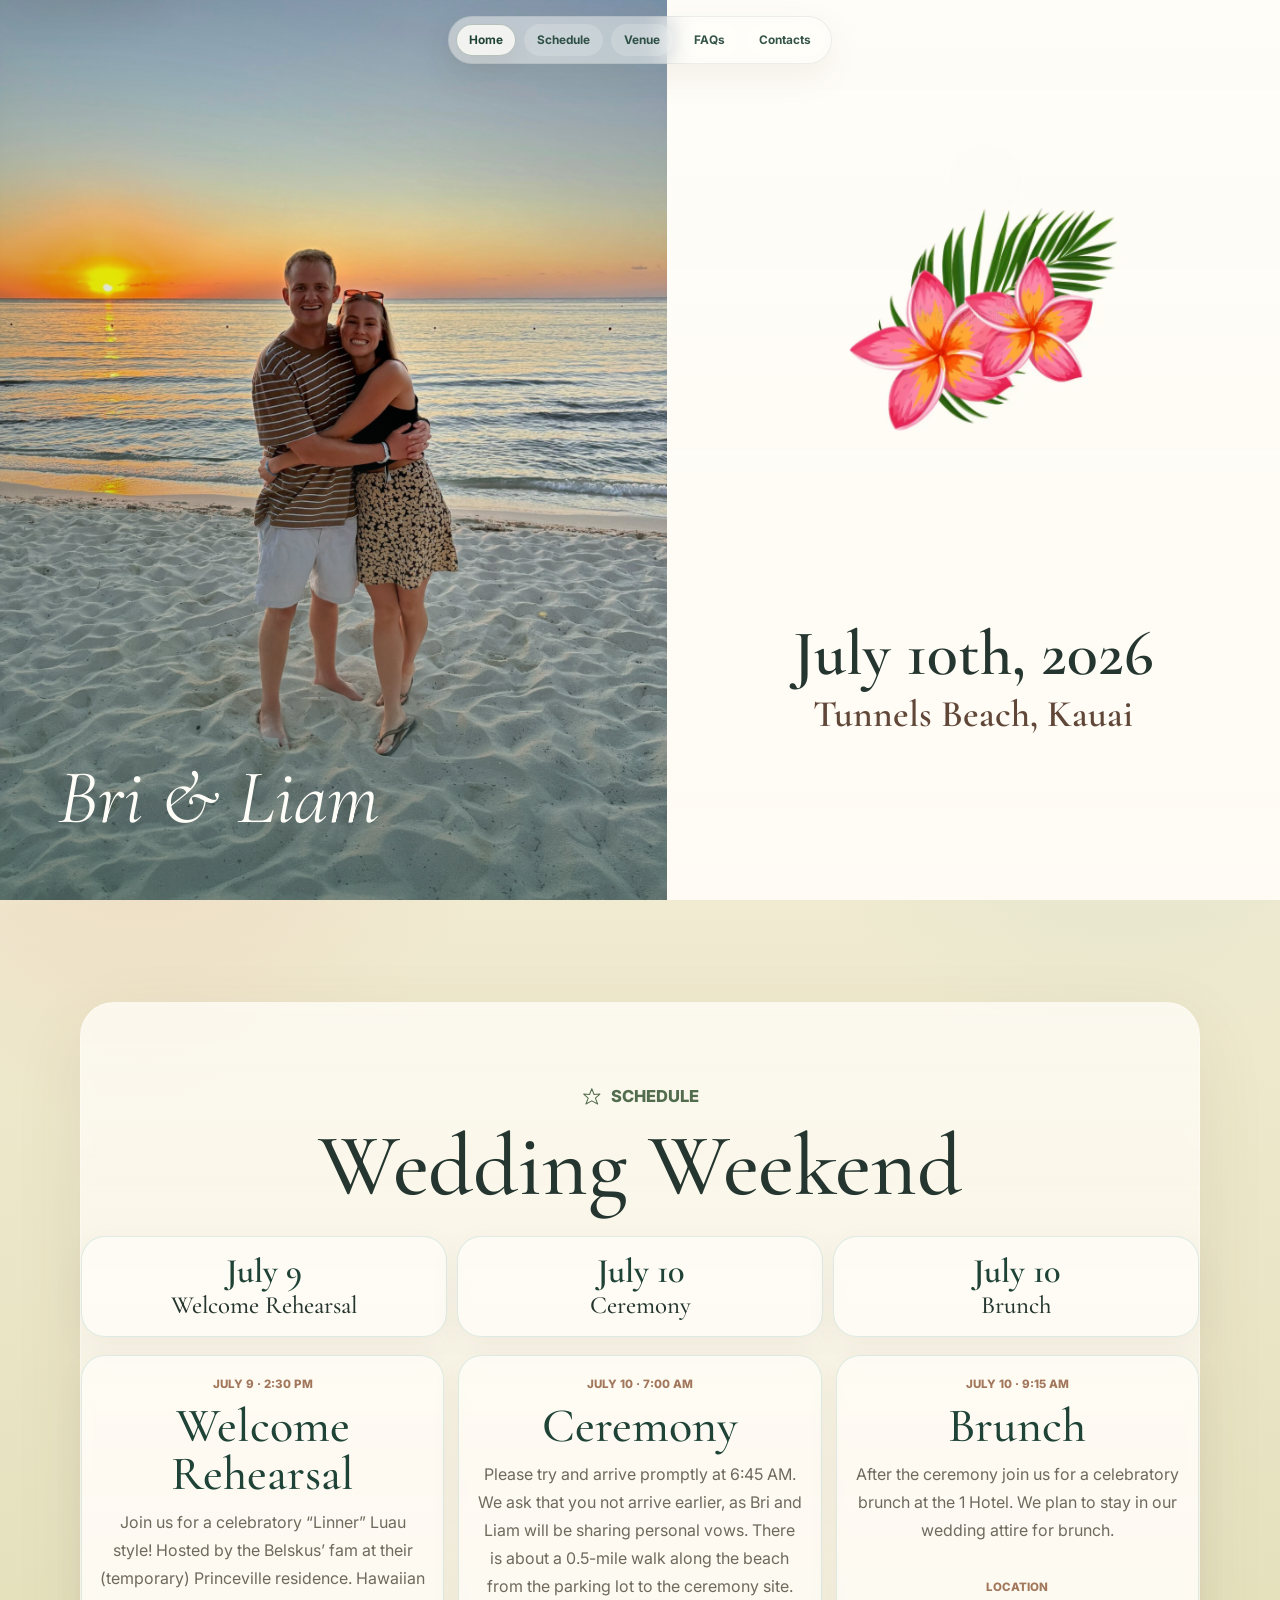
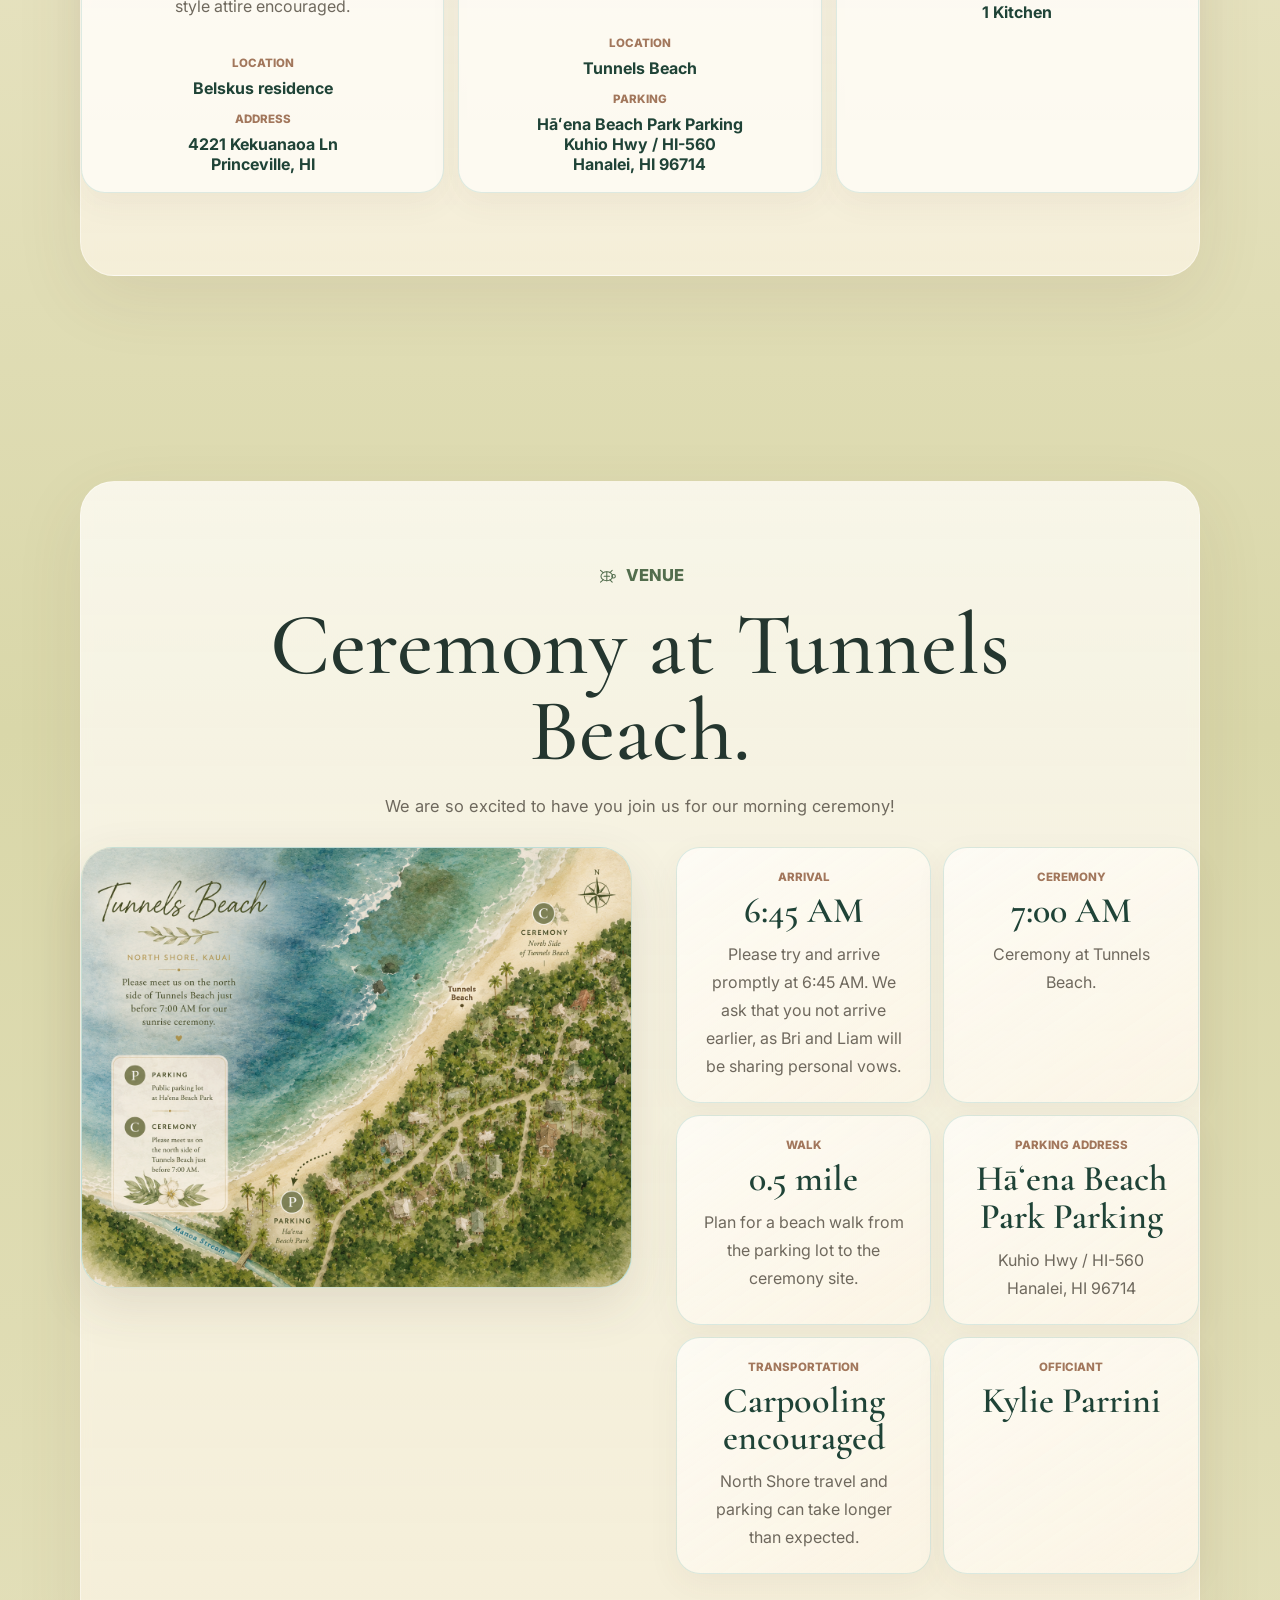
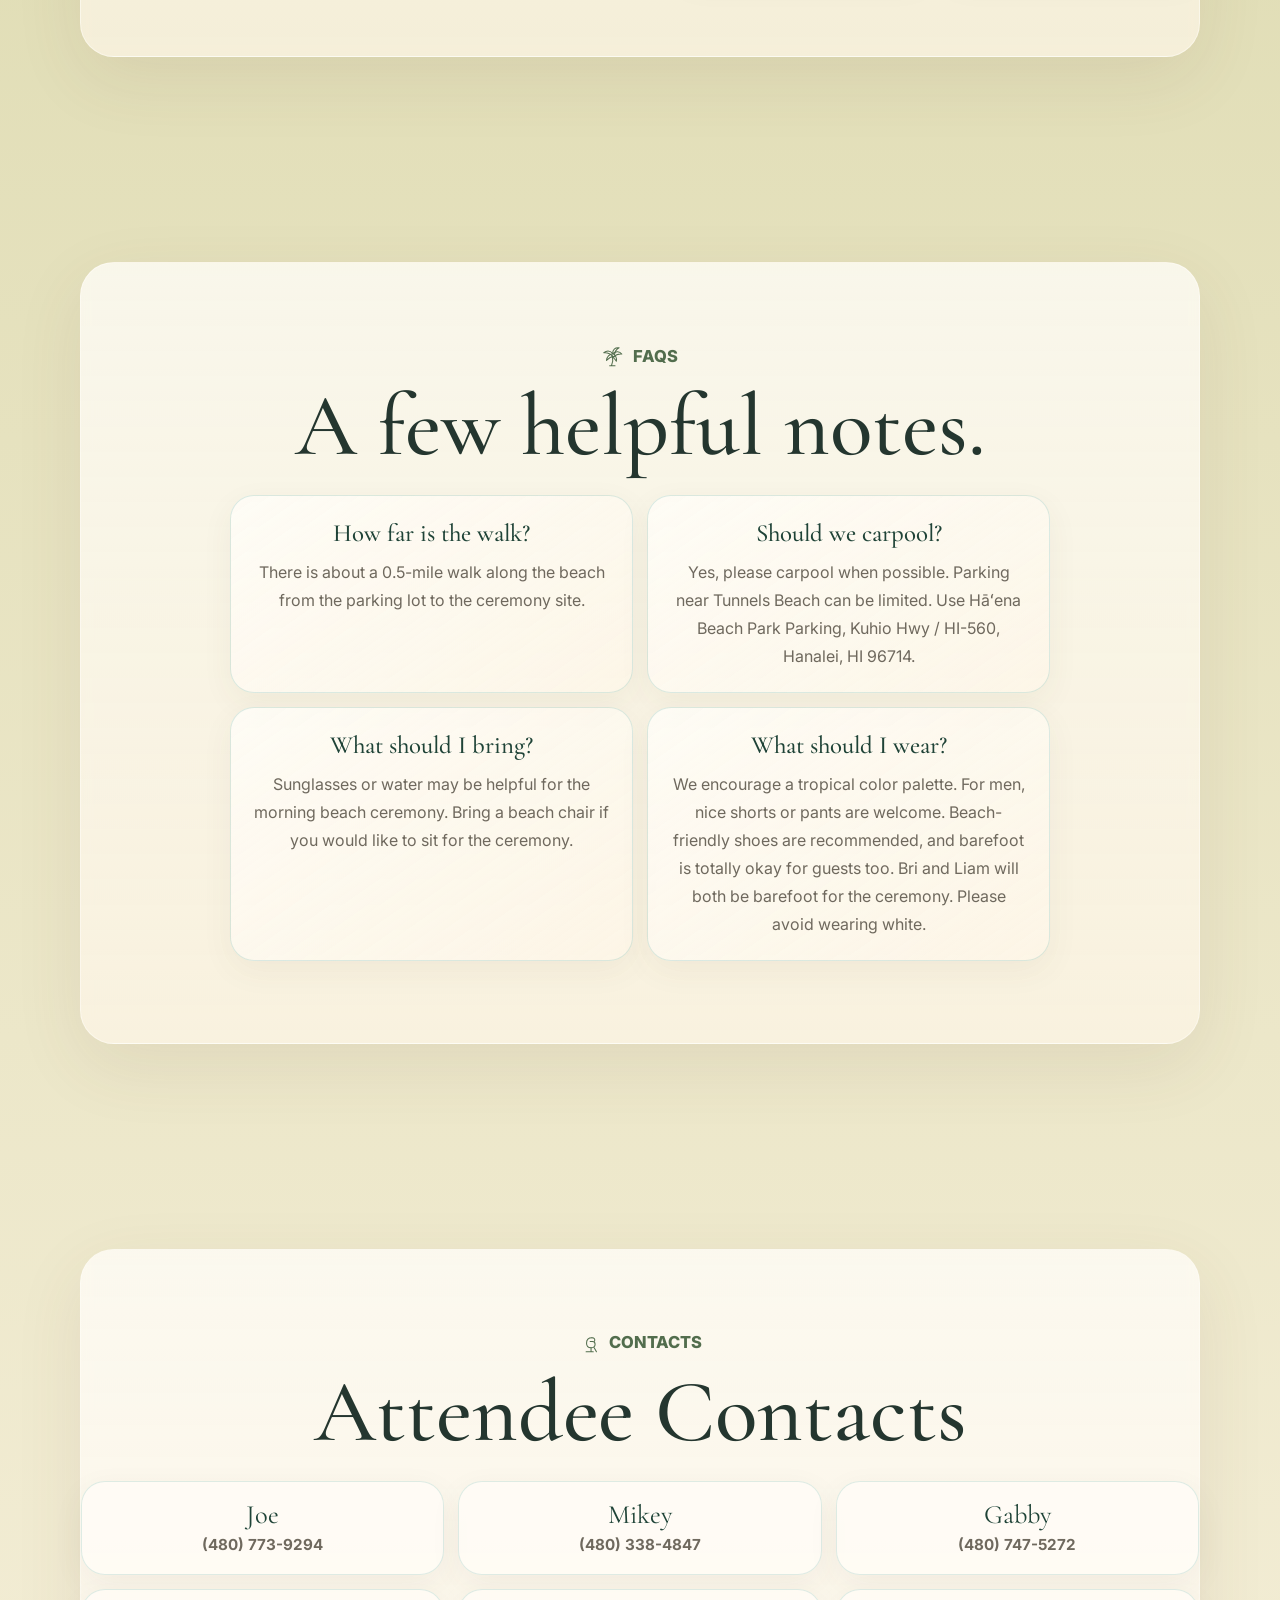
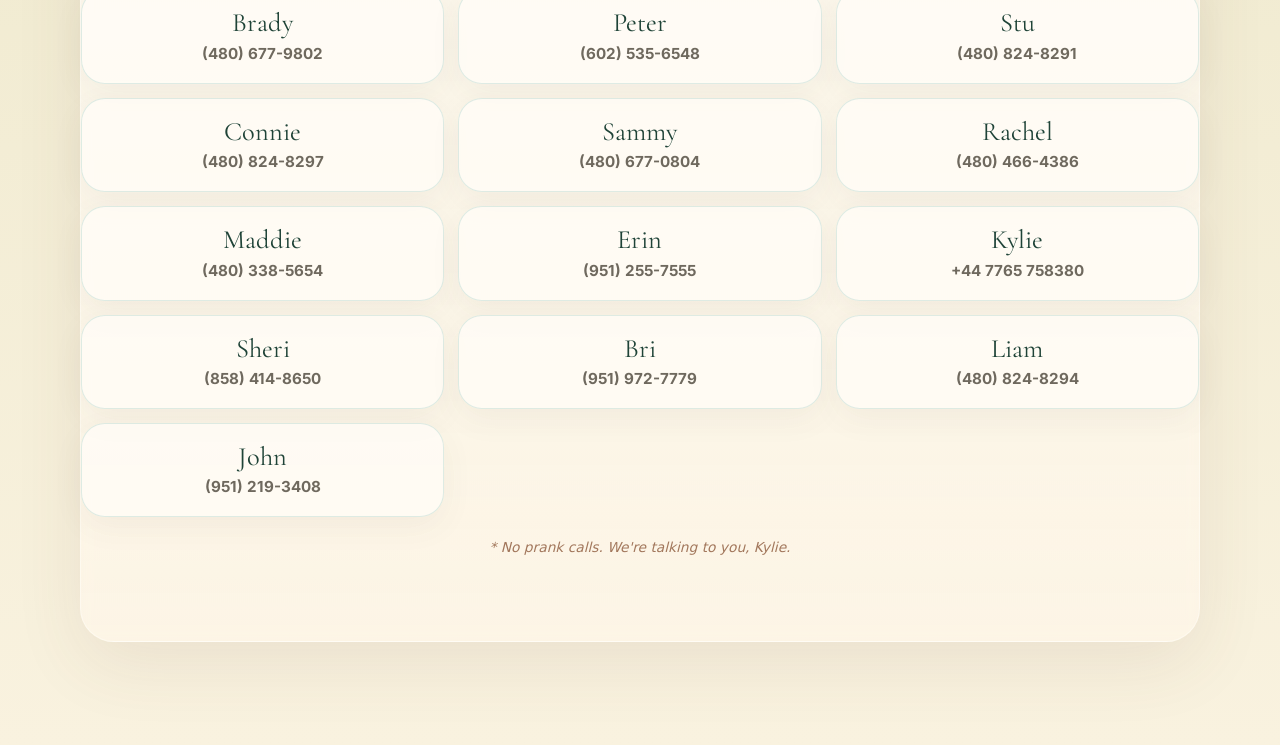
==== commit 6c625e52: "Done Done" ====
--- a/public/index.html
+++ b/public/index.html
@@ -110,13 +110,22 @@
       <section class="page-panel content-panel" id="schedule-panel" data-panel="schedule">
         <div class="section-wrap reveal">
           <div class="section-heading centered">
-            <p class="eyebrow"><svg class="motif-icon" aria-hidden="true" focusable="false"><use href="#motif-shell"></use></svg>Schedule</p>
+            <p class="eyebrow"><svg class="motif-icon" aria-hidden="true" focusable="false"><use href="#motif-starfish"></use></svg>Schedule</p>
             <h2>Wedding Weekend</h2>
           </div>
           <div class="schedule-strip" aria-label="Brief wedding weekend schedule">
-            <span><strong>July 9</strong> Welcome Rehearsal</span>
-            <span><strong>July 10</strong> Ceremony</span>
-            <span><strong>July 10</strong> Brunch</span>
+            <span>
+              <strong>July 9</strong>
+              <em>Welcome Rehearsal</em>
+            </span>
+            <span>
+              <strong>July 10</strong>
+              <em>Ceremony</em>
+            </span>
+            <span>
+              <strong>July 10</strong>
+              <em>Brunch</em>
+            </span>
           </div>
           <div class="schedule-card-grid">
             <article>
@@ -229,16 +238,12 @@
               <p>Yes, please carpool when possible. Parking near Tunnels Beach can be limited. Use Hāʻena Beach Park Parking, Kuhio Hwy / HI-560, Hanalei, HI 96714.</p>
             </article>
             <article>
-              <h3>What shoes should I wear?</h3>
-              <p>Beach-friendly shoes are recommended. Bri and Liam will both be barefoot for the ceremony, and barefoot is totally okay for guests too.</p>
-            </article>
-            <article>
               <h3>What should I bring?</h3>
               <p>Sunglasses or water may be helpful for the morning beach ceremony. Bring a beach chair if you would like to sit for the ceremony.</p>
             </article>
             <article>
               <h3>What should I wear?</h3>
-              <p>We encourage a tropical color palette. For men, nice shorts or pants are welcome. Please avoid wearing white.</p>
+              <p>We encourage a tropical color palette. For men, nice shorts or pants are welcome. Beach-friendly shoes are recommended, and barefoot is totally okay for guests too. Bri and Liam will both be barefoot for the ceremony. Please avoid wearing white.</p>
             </article>
           </div>
         </div>
--- a/public/styles.css
+++ b/public/styles.css
@@ -325,18 +325,34 @@
 
 .schedule-strip span,
 .schedule-card-grid article {
+  display: grid;
+  justify-items: center;
+  align-content: start;
   padding: 18px;
   background: rgba(255, 253, 248, 0.76);
   border: 1px solid rgba(116, 183, 174, 0.24);
   border-radius: var(--radius);
   box-shadow: 0 10px 32px rgba(93, 74, 59, 0.06);
+  text-align: center;
 }
 
 .schedule-strip strong {
   display: block;
   color: var(--deep-green);
   font-family: "Cormorant Garamond", Georgia, serif;
-  font-size: 1.45rem;
+  font-size: clamp(1.7rem, 3vw, 2.15rem);
+  font-weight: 600;
+  line-height: 0.95;
+}
+
+.schedule-strip em {
+  display: block;
+  margin-top: 6px;
+  color: var(--ink);
+  font-family: "Cormorant Garamond", Georgia, serif;
+  font-size: clamp(1.25rem, 2.2vw, 1.55rem);
+  font-style: normal;
+  font-weight: 500;
   line-height: 1;
 }
 
@@ -354,6 +370,7 @@
 }
 
 .schedule-card-grid dl {
+  justify-items: center;
   margin-top: 20px;
 }
 
@@ -600,6 +617,9 @@
 .feature-card,
 .faq-grid article,
 .rec-grid article {
+  display: grid;
+  justify-items: center;
+  align-content: start;
   min-height: 100%;
   padding: 22px;
   background:
@@ -607,6 +627,7 @@
   border: 1px solid rgba(116, 183, 174, 0.26);
   border-radius: var(--radius);
   box-shadow: 0 10px 32px rgba(93, 74, 59, 0.06);
+  text-align: center;
 }
 
 .info-grid span,
@@ -735,6 +756,14 @@
   display: grid;
   grid-template-columns: repeat(3, minmax(0, 1fr));
   gap: 14px;
+  align-items: stretch;
+  justify-content: center;
+}
+
+.faq-grid {
+  grid-template-columns: repeat(2, minmax(240px, 1fr));
+  max-width: 820px;
+  margin: 0 auto;
 }
 
 .faq-grid h3 {
@@ -770,11 +799,14 @@
 }
 
 .contact-grid article {
+  display: grid;
+  justify-items: center;
   padding: 20px;
   background: rgba(255, 253, 248, 0.76);
   border: 1px solid rgba(116, 183, 174, 0.24);
   border-radius: var(--radius);
   box-shadow: 0 10px 32px rgba(93, 74, 59, 0.06);
+  text-align: center;
 }
 
 .contact-grid span,
